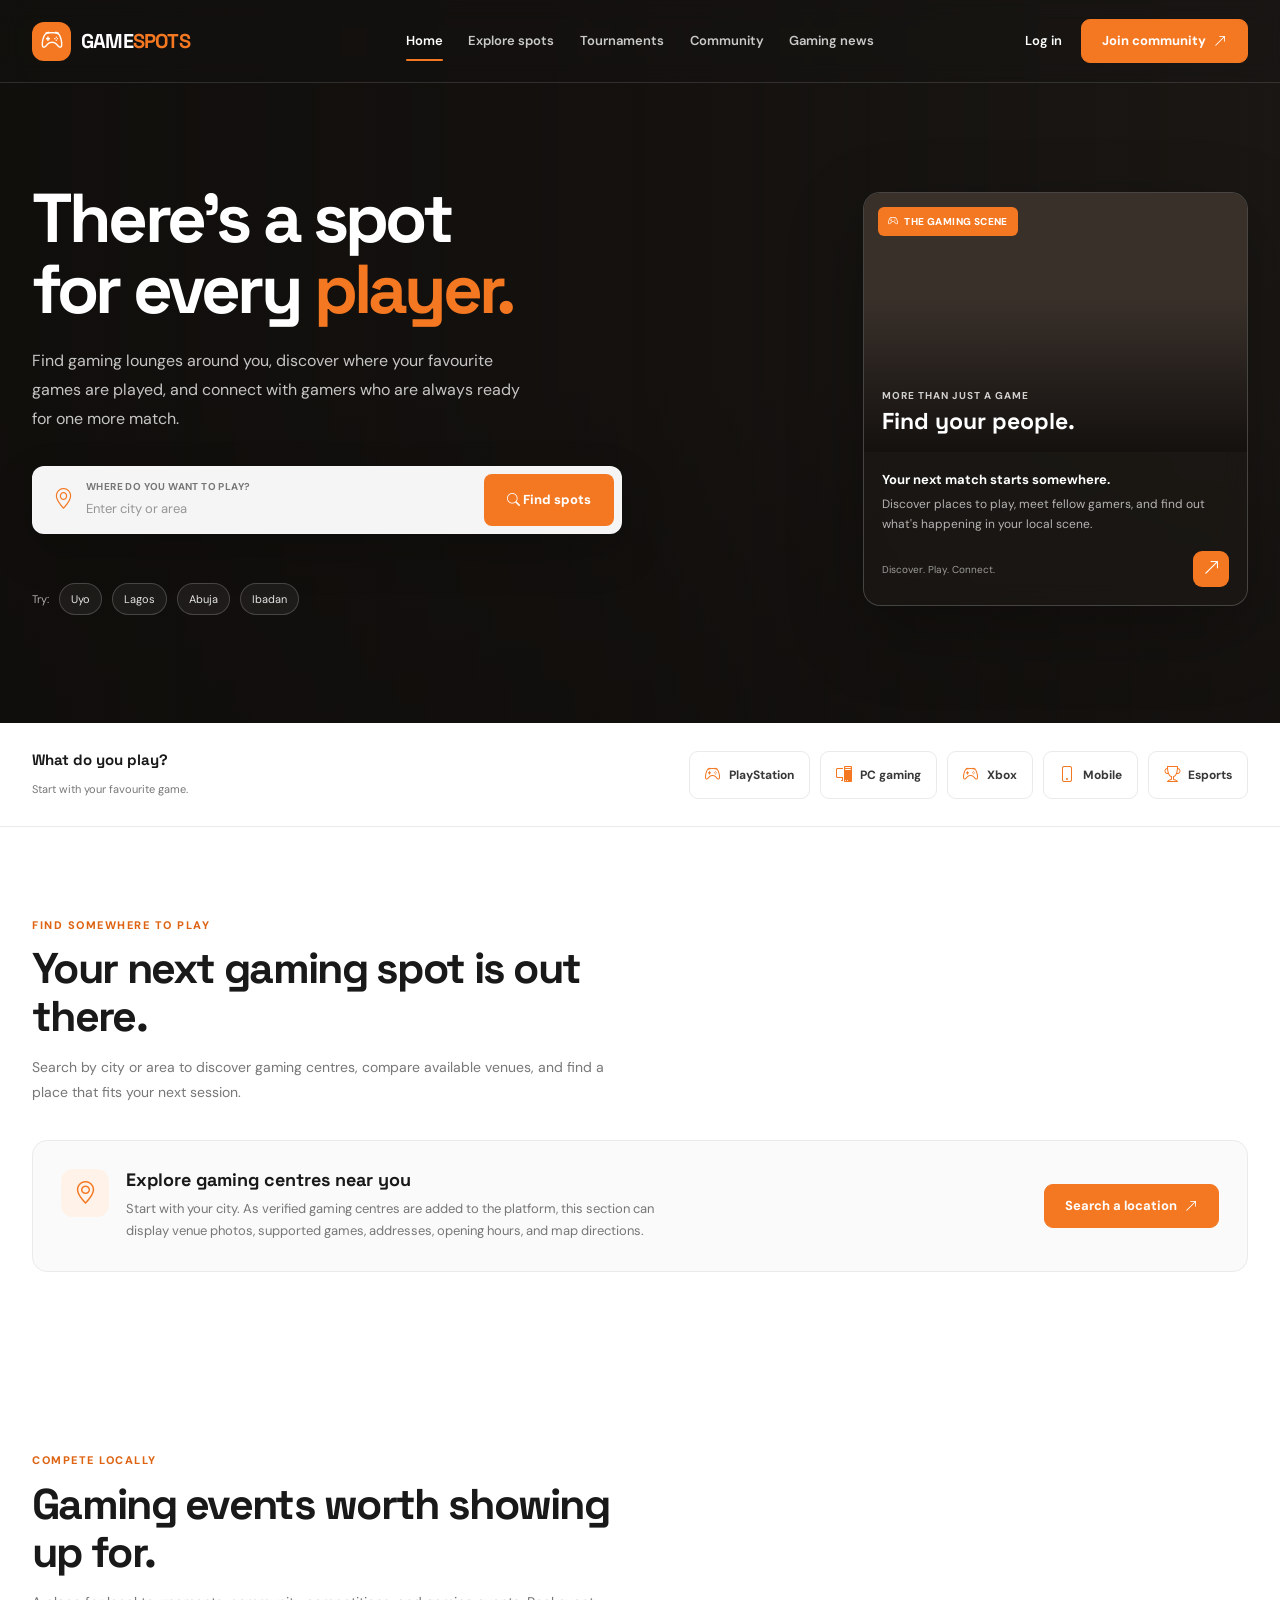
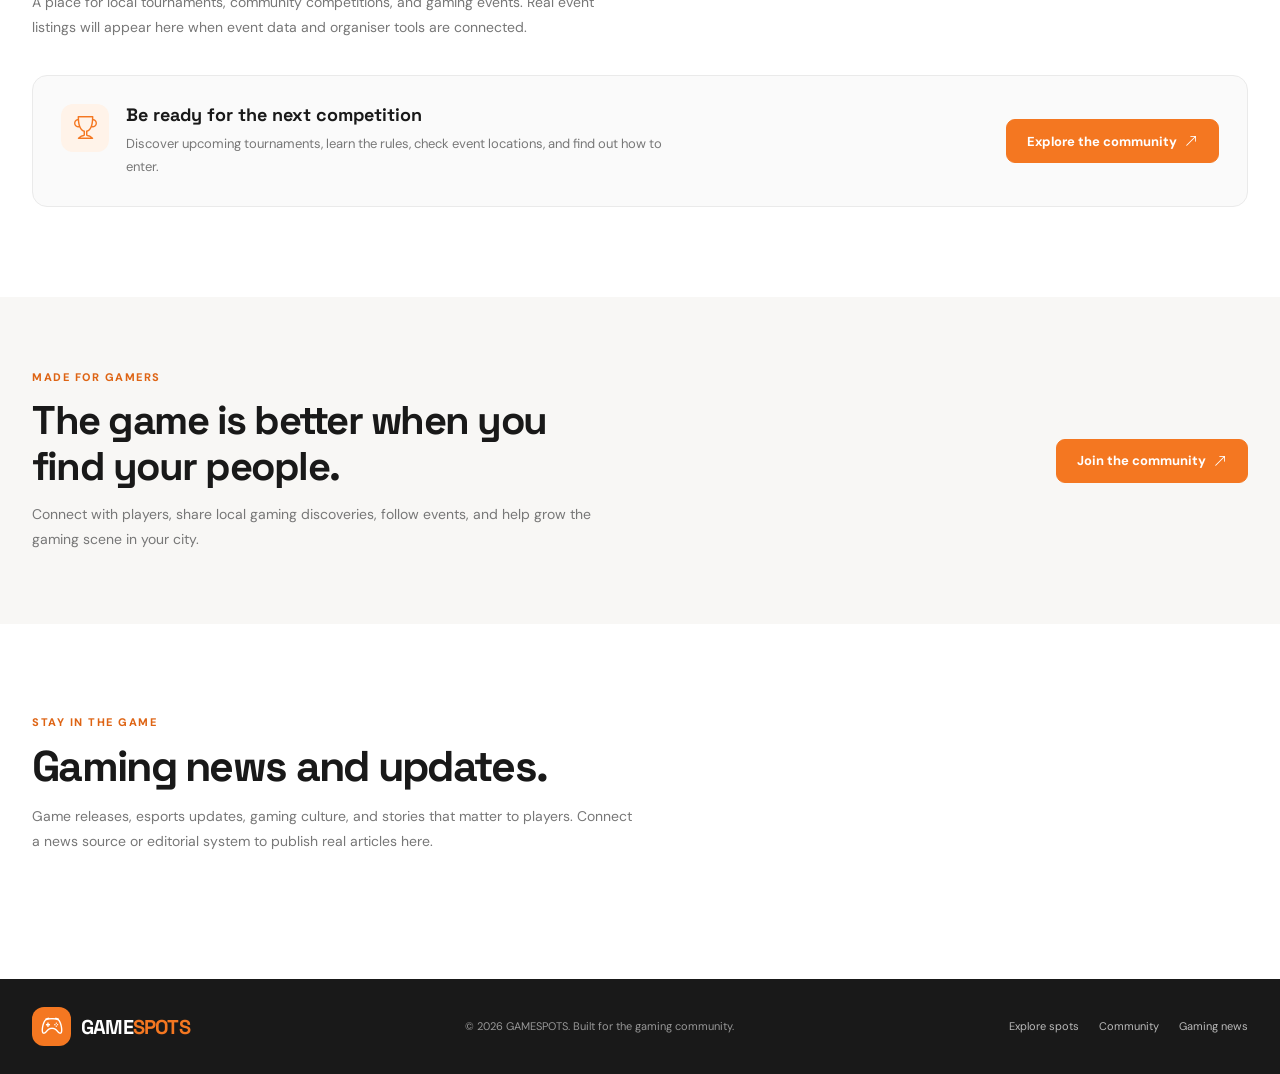
==== index.html @ 2fa1b1ea "first commit" ====
<!DOCTYPE html>
<html lang="en">
<head>
  <meta charset="UTF-8">
  <meta name="viewport" content="width=device-width, initial-scale=1.0">
  <meta name="theme-color" content="#191919">

  <title>GAMESPOTS — Find Your Next Gaming Spot</title>

  <meta
    name="description"
    content="Discover gaming lounges, meet local players, and find gaming events near you."
  >

  <!-- Bootstrap 5 -->
  <link
    href="https://cdn.jsdelivr.net/npm/bootstrap@5.3.3/dist/css/bootstrap.min.css"
    rel="stylesheet"
  >

  <!-- Google Fonts -->
  <link rel="preconnect" href="https://fonts.googleapis.com">
  <link rel="preconnect" href="https://fonts.gstatic.com" crossorigin>

  <link
    href="https://fonts.googleapis.com/css2?family=DM+Sans:wght@400;500;600;700;800&family=Space+Grotesk:wght@400;500;600;700&display=swap"
    rel="stylesheet"
  >

  <!-- Bootstrap Icons -->
  <link
    href="https://cdn.jsdelivr.net/npm/bootstrap-icons@1.11.3/font/bootstrap-icons.min.css"
    rel="stylesheet"
  >
  <link rel="stylesheet" href="style.css">
</head>

<body>

  <!-- ===================================
       HERO SHELL: VIDEO + NAVBAR + HERO
  ==================================== -->

  <header class="hero-shell" id="home">

    <video
      class="hero-video"
      autoplay
      muted
      loop
      playsinline
      preload="metadata"
      poster="assets/images/gaming-lounge-poster.jpg"
      aria-hidden="true"
    >
      <source
        src="video/game.mp4"
        type="video/mp4"
      >
    </video>

    <div class="hero-overlay" aria-hidden="true"></div>

    <!-- NAVBAR -->
    <nav class="site-nav" aria-label="Main navigation">
      <div class="nav-inner">

        <!-- Brand -->
        <a class="brand" href="#home" aria-label="Gamespots home">
          <span class="brand-mark">
            <i class="bi bi-controller" aria-hidden="true"></i>
          </span>

          <span class="brand-name">
            GAME<span>SPOTS</span>
          </span>
        </a>

        <!-- Desktop links -->
        <div class="desktop-nav">
          <a class="nav-link-item active" href="#home">Home</a>
          <a class="nav-link-item" href="#discover">Explore spots</a>
          <a class="nav-link-item" href="#tournaments">Tournaments</a>
          <a class="nav-link-item" href="#community">Community</a>
          <a class="nav-link-item" href="#news">Gaming news</a>
        </div>

        <!-- Desktop actions -->
        <div class="nav-actions">
          <a class="login-link" href="#login">Log in</a>

          <a class="btn-brand" href="#community">
            Join community
            <i class="bi bi-arrow-up-right" aria-hidden="true"></i>
          </a>
        </div>

        <!-- Mobile menu toggle -->
        <button
          class="menu-toggle"
          id="menuToggle"
          type="button"
          aria-label="Open navigation menu"
          aria-expanded="false"
          aria-controls="mobileMenu"
        >
          <i class="bi bi-list" aria-hidden="true"></i>
        </button>

      </div>

      <!-- Mobile dropdown -->
      <div class="mobile-menu" id="mobileMenu">

        <a class="mobile-nav-link" href="#home">
          Home
          <i class="bi bi-arrow-up-right" aria-hidden="true"></i>
        </a>

        <a class="mobile-nav-link" href="#discover">
          Explore gaming spots
          <i class="bi bi-arrow-up-right" aria-hidden="true"></i>
        </a>

        <a class="mobile-nav-link" href="#tournaments">
          Tournaments
          <i class="bi bi-arrow-up-right" aria-hidden="true"></i>
        </a>

        <a class="mobile-nav-link" href="#community">
          Community
          <i class="bi bi-arrow-up-right" aria-hidden="true"></i>
        </a>

        <a class="mobile-nav-link" href="#news">
          Gaming news
          <i class="bi bi-arrow-up-right" aria-hidden="true"></i>
        </a>

        <div class="mobile-nav-actions">
          <a class="mobile-login" href="#login">Log in</a>
          <a class="btn-brand" href="#community">Join community</a>
        </div>

      </div>
    </nav>

    <!-- HERO CONTENT -->
    <div class="hero-content">

      <div class="hero-copy">


        <h1 class="hero-title">
          There's a spot<br>
          for every <span class="accent">player.</span>
        </h1>

        <p class="hero-description">
          Find gaming lounges around you, discover where your
          favourite games are played, and connect with gamers
          who are always ready for one more match.
        </p>

        <!-- Search -->
        <form class="hero-search" id="spotSearch">

          <div class="search-location">
            <i
              class="bi bi-geo-alt search-icon"
              aria-hidden="true"
            ></i>

            <div class="search-input-wrap">
              <label class="search-label" for="locationInput">
                Where do you want to play?
              </label>

              <input
                class="search-input"
                id="locationInput"
                name="location"
                type="text"
                placeholder="Enter city or area"
                autocomplete="address-level2"
                required
              >
            </div>
          </div>

          <button class="search-button" type="submit">
            <i class="bi bi-search" aria-hidden="true"></i>
            Find spots
          </button>

        </form>

        <p
          class="hero-search-message"
          id="searchMessage"
          role="status"
          aria-live="polite"
        ></p>

        <!-- Popular searches -->
        <div class="hero-quick-links">
          <span>Try:</span>

          <button class="quick-link" type="button" data-location="Uyo">
            Uyo
          </button>

          <button class="quick-link" type="button" data-location="Lagos">
            Lagos
          </button>

          <button class="quick-link" type="button" data-location="Abuja">
            Abuja
          </button>

          <button class="quick-link" type="button" data-location="Ibadan">
            Ibadan
          </button>
        </div>

      </div>

      <!-- Featured gaming visual -->
      <a
        class="hero-feature"
        href="#discover"
        aria-label="Explore gaming spots"
      >

        <div class="feature-image-wrap">

          <img
            class="feature-image"
            src="https://images.pexels.com/photos/9071504/pexels-photo-9071504.jpeg"
            alt="Gaming lounge with players and gaming setups"
            onerror="this.style.display='none'"
          >

          <div class="feature-image-overlay"></div>

          <span class="feature-tag">
            <i class="bi bi-controller" aria-hidden="true"></i>
            The gaming scene
          </span>

          <div class="feature-image-caption">
            <small>More than just a game</small>
            <strong>Find your people.</strong>
          </div>

        </div>

        <div class="feature-body">

          <div class="feature-body-title">
            Your next match starts somewhere.
          </div>

          <p class="feature-body-description">
            Discover places to play, meet fellow gamers,
            and find out what's happening in your local scene.
          </p>

          <div class="feature-footer">
            <span class="feature-footer-note">
              Discover. Play. Connect.
            </span>

            <span class="feature-arrow">
              <i class="bi bi-arrow-up-right" aria-hidden="true"></i>
            </span>
          </div>

        </div>

      </a>

    </div>
  </header>


  <!-- ===================================
       GAME CATEGORIES
  ==================================== -->

  <section class="category-section" id="categories">
    <div class="container-wide">

      <div class="category-inner">

        <div class="category-heading">
          <strong>What do you play?</strong>
          <span>Start with your favourite game.</span>
        </div>

        <div class="category-list">

          <button
            class="category-chip"
            type="button"
            data-game="PlayStation"
          >
            <i class="bi bi-controller" aria-hidden="true"></i>
            PlayStation
          </button>

          <button
            class="category-chip"
            type="button"
            data-game="PC Gaming"
          >
            <i class="bi bi-pc-display" aria-hidden="true"></i>
            PC gaming
          </button>

          <button
            class="category-chip"
            type="button"
            data-game="Xbox"
          >
            <i class="bi bi-controller" aria-hidden="true"></i>
            Xbox
          </button>

          <button
            class="category-chip"
            type="button"
            data-game="Mobile Gaming"
          >
            <i class="bi bi-phone" aria-hidden="true"></i>
            Mobile
          </button>

          <button
            class="category-chip"
            type="button"
            data-game="Esports"
          >
            <i class="bi bi-trophy" aria-hidden="true"></i>
            Esports
          </button>

        </div>

      </div>
    </div>
  </section>


  <!-- ===================================
       DISCOVERY SECTION
  ==================================== -->

  <main>

    <section class="section" id="discover">
      <div class="container-wide">

        <div class="section-heading">
          <span class="section-kicker">Find somewhere to play</span>

          <h2 class="section-title">
            Your next gaming spot is out there.
          </h2>

          <p class="section-description">
            Search by city or area to discover gaming centres,
            compare available venues, and find a place that fits
            your next session.
          </p>
        </div>

        <div class="discovery-panel">

          <div class="discovery-panel-copy">
            <div class="discovery-icon">
              <i class="bi bi-geo-alt" aria-hidden="true"></i>
            </div>

            <div>
              <h3>Explore gaming centres near you</h3>

              <p>
                Start with your city. As verified gaming centres
                are added to the platform, this section can display
                venue photos, supported games, addresses, opening
                hours, and map directions.
              </p>
            </div>
          </div>

          <a class="btn-brand" href="#home">
            Search a location
            <i class="bi bi-arrow-up-right" aria-hidden="true"></i>
          </a>

        </div>

      </div>
    </section>


    <!-- ===================================
         TOURNAMENTS PLACEHOLDER SECTION
    ==================================== -->

    <section class="section" id="tournaments">
      <div class="container-wide">

        <div class="section-heading">
          <span class="section-kicker">Compete locally</span>

          <h2 class="section-title">
            Gaming events worth showing up for.
          </h2>

          <p class="section-description">
            A place for local tournaments, community competitions,
            and gaming events. Real event listings will appear
            here when event data and organiser tools are connected.
          </p>
        </div>

        <div class="discovery-panel">

          <div class="discovery-panel-copy">
            <div class="discovery-icon">
              <i class="bi bi-trophy" aria-hidden="true"></i>
            </div>

            <div>
              <h3>Be ready for the next competition</h3>

              <p>
                Discover upcoming tournaments, learn the rules,
                check event locations, and find out how to enter.
              </p>
            </div>
          </div>

          <a class="btn-brand" href="#community">
            Explore the community
            <i class="bi bi-arrow-up-right" aria-hidden="true"></i>
          </a>

        </div>

      </div>
    </section>


    <!-- ===================================
         COMMUNITY
    ==================================== -->

    <section class="community-section" id="community">
      <div class="container-wide">

        <div class="community-panel">

          <div>
            <span class="section-kicker">Made for gamers</span>

            <h2>
              The game is better when you find your people.
            </h2>

            <p>
              Connect with players, share local gaming discoveries,
              follow events, and help grow the gaming scene in your city.
            </p>
          </div>

          <a class="btn-brand" href="#login">
            Join the community
            <i class="bi bi-arrow-up-right" aria-hidden="true"></i>
          </a>

        </div>

      </div>
    </section>


    <!-- ===================================
         GAMING NEWS
    ==================================== -->

    <section class="section" id="news">
      <div class="container-wide">

        <div class="section-heading">
          <span class="section-kicker">Stay in the game</span>

          <h2 class="section-title">
            Gaming news and updates.
          </h2>

          <p class="section-description">
            Game releases, esports updates, gaming culture,
            and stories that matter to players. Connect a news
            source or editorial system to publish real articles here.
          </p>
        </div>

      </div>
    </section>

  </main>


  <!-- ===================================
       FOOTER
  ==================================== -->

  <footer class="site-footer" id="login">
    <div class="container-wide">

      <div class="footer-inner">

        <a class="brand" href="#home">
          <span class="brand-mark">
            <i class="bi bi-controller" aria-hidden="true"></i>
          </span>

          <span class="brand-name">
            GAME<span>SPOTS</span>
          </span>
        </a>

        <div class="footer-copy">
          © <span id="currentYear"></span> GAMESPOTS.
          Built for the gaming community.
        </div>

        <div class="footer-links">
          <a href="#discover">Explore spots</a>
          <a href="#community">Community</a>
          <a href="#news">Gaming news</a>
        </div>

      </div>
    </div>
  </footer>


  <!-- ===================================
       JAVASCRIPT
  ==================================== -->

  <script>
    // Mobile navigation
    const menuToggle = document.getElementById("menuToggle");
    const mobileMenu = document.getElementById("mobileMenu");
    const menuIcon = menuToggle.querySelector("i");

    function setMenuOpen(isOpen) {
      mobileMenu.classList.toggle("is-open", isOpen);
      document.body.classList.toggle("menu-open", isOpen);

      menuToggle.setAttribute("aria-expanded", String(isOpen));
      menuToggle.setAttribute(
        "aria-label",
        isOpen ? "Close navigation menu" : "Open navigation menu"
      );

      menuIcon.className = isOpen
        ? "bi bi-x-lg"
        : "bi bi-list";
    }

    menuToggle.addEventListener("click", function () {
      const isOpen =
        menuToggle.getAttribute("aria-expanded") === "true";

      setMenuOpen(!isOpen);
    });

    mobileMenu.querySelectorAll("a").forEach(function (link) {
      link.addEventListener("click", function () {
        setMenuOpen(false);
      });
    });

    document.addEventListener("keydown", function (event) {
      if (event.key === "Escape") {
        setMenuOpen(false);
      }
    });

    window.addEventListener("resize", function () {
      if (window.innerWidth > 1000) {
        setMenuOpen(false);
      }
    });


    // Quick location searches
    const locationInput = document.getElementById("locationInput");
    const searchMessage = document.getElementById("searchMessage");
    const spotSearch = document.getElementById("spotSearch");

    document.querySelectorAll("[data-location]").forEach(function (button) {
      button.addEventListener("click", function () {
        locationInput.value = button.dataset.location;
        locationInput.focus();

        searchMessage.textContent =
          "Location selected. Submit the search when your venue directory is connected.";
      });
    });


    // Search form
    spotSearch.addEventListener("submit", function (event) {
      event.preventDefault();

      const location = locationInput.value.trim();

      if (!location) {
        searchMessage.textContent = "Enter a city or area to continue.";
        locationInput.focus();
        return;
      }

      const params = new URLSearchParams({
        location: location
      });

      // Frontend-ready route for a future search results page.
      // Change this URL when the real discovery page is implemented.
      window.location.href = "search.html?" + params.toString();
    });


    // Game category selection
    document.querySelectorAll("[data-game]").forEach(function (button) {
      button.addEventListener("click", function () {
        document.querySelectorAll("[data-game]").forEach(function (item) {
          item.classList.remove("selected");
          item.setAttribute("aria-pressed", "false");
        });

        button.classList.add("selected");
        button.setAttribute("aria-pressed", "true");

        const selectedGame = button.dataset.game;

        locationInput.focus();

        searchMessage.textContent =
          selectedGame + " selected. Connect venue search to filter real results.";
      });
    });


    // Footer year
    document.getElementById("currentYear").textContent =
      new Date().getFullYear();
  </script>

</body>
</html>
---- style.css ----
:root {
  --brand: #F47721;
  --brand-hover: #DE6414;
  --brand-soft: #FFF3E9;

  --ink: #191919;
  --muted: #777777;
  --white: #FFFFFF;
  --border: #EAEAEA;
  --page-bg: #FFFFFF;

  --font-body: "DM Sans", sans-serif;
  --font-heading: "Space Grotesk", sans-serif;

  --container-width: 1240px;
}

* {
  box-sizing: border-box;
}

html {
  scroll-behavior: smooth;
  scroll-padding-top: 85px;
}

body {
  margin: 0;
  font-family: var(--font-body);
  color: var(--ink);
  background: var(--page-bg);
  -webkit-font-smoothing: antialiased;
}

body.menu-open {
  overflow: hidden;
}

a {
  color: inherit;
  text-decoration: none;
}

button,
input {
  font: inherit;
}

button {
  -webkit-tap-highlight-color: transparent;
}

.container-wide {
  width: min(var(--container-width), calc(100% - 64px));
  margin-inline: auto;
}

/* =====================================
   HERO + VIDEO BACKGROUND
===================================== */

.hero-shell {
  position: relative;
  isolation: isolate;
  min-height: 700px;
  color: var(--white);
  background: #211D19;
  overflow: clip;
}

.hero-video,
.hero-overlay {
  position: absolute;
  inset: 0;
  width: 100%;
  height: 100%;
}

.hero-video {
  z-index: -3;
  object-fit: cover;
  object-position: center;
}

.hero-overlay {
  z-index: -2;
  background:
    linear-gradient(
      90deg,
      rgba(15, 13, 11, 0.91) 0%,
      rgba(15, 13, 11, 0.76) 48%,
      rgba(15, 13, 11, 0.40) 100%
    ),
    linear-gradient(
      0deg,
      rgba(15, 13, 11, 0.55),
      transparent 48%
    );
}

/* =====================================
   NAVBAR
===================================== */

.site-nav {
  position: relative;
  z-index: 20;
  width: 100%;
  border-bottom: 1px solid rgba(255, 255, 255, 0.13);
  background: rgba(24, 22, 20, 0.20);
  backdrop-filter: blur(10px);
  -webkit-backdrop-filter: blur(10px);
}

.nav-inner {
  width: min(var(--container-width), calc(100% - 64px));
  min-height: 82px;
  margin-inline: auto;

  display: grid;
  grid-template-columns: minmax(0, 1fr) auto minmax(0, 1fr);
  align-items: center;
  gap: 28px;
}

.brand {
  display: inline-flex;
  align-items: center;
  gap: 10px;
  justify-self: start;
  white-space: nowrap;
  color: var(--white);
}

.brand-mark {
  width: 39px;
  height: 39px;
  flex-shrink: 0;
  display: grid;
  place-items: center;
  border-radius: 12px;
  background: var(--brand);
  color: var(--white);
  font-size: 22px;
}

.brand-name {
  font-family: var(--font-heading);
  font-size: 20px;
  font-weight: 700;
  letter-spacing: -0.8px;
}

.brand-name span {
  color: var(--brand);
}

.desktop-nav {
  display: flex;
  align-items: center;
  justify-content: center;
  gap: clamp(17px, 2vw, 29px);
  white-space: nowrap;
}

.nav-link-item {
  position: relative;
  padding-block: 30px;
  color: rgba(255, 255, 255, 0.78);
  font-size: 13px;
  font-weight: 600;
  transition: color 180ms ease;
}

.nav-link-item:hover,
.nav-link-item.active {
  color: var(--white);
}

.nav-link-item.active::after {
  content: "";
  position: absolute;
  bottom: 20px;
  left: 0;
  right: 0;
  height: 2px;
  border-radius: 2px;
  background: var(--brand);
}

.nav-actions {
  display: flex;
  align-items: center;
  justify-content: flex-end;
  gap: 19px;
  white-space: nowrap;
}

.login-link {
  color: var(--white);
  font-size: 13px;
  font-weight: 600;
}

.login-link:hover {
  color: #FFD0AE;
}

.btn-brand {
  min-height: 44px;
  padding: 0 20px;
  display: inline-flex;
  align-items: center;
  justify-content: center;
  gap: 8px;

  border: 1px solid var(--brand);
  border-radius: 9px;
  background: var(--brand);
  color: var(--white);

  font-size: 13px;
  font-weight: 700;
  white-space: nowrap;

  transition:
    background 180ms ease,
    border-color 180ms ease,
    transform 180ms ease;
}

.btn-brand:hover {
  background: var(--brand-hover);
  border-color: var(--brand-hover);
  color: var(--white);
  transform: translateY(-1px);
}

.btn-outline-light-custom {
  min-height: 49px;
  padding: 0 22px;
  display: inline-flex;
  align-items: center;
  justify-content: center;
  gap: 9px;

  border: 1px solid rgba(255, 255, 255, 0.48);
  border-radius: 9px;
  color: var(--white);
  background: rgba(255, 255, 255, 0.04);

  font-size: 14px;
  font-weight: 700;
  transition: background 180ms ease, border-color 180ms ease;
}

.btn-outline-light-custom:hover {
  background: rgba(255, 255, 255, 0.12);
  border-color: var(--white);
  color: var(--white);
}

.menu-toggle {
  display: none;
  width: 44px;
  height: 44px;
  align-items: center;
  justify-content: center;

  border: 1px solid rgba(255, 255, 255, 0.25);
  border-radius: 10px;
  background: rgba(255, 255, 255, 0.06);
  color: var(--white);
  font-size: 24px;
}

/* =====================================
   MOBILE NAVIGATION
===================================== */

.mobile-menu {
  display: none;
  position: absolute;
  top: 100%;
  left: 0;
  right: 0;
  z-index: 30;

  padding: 16px 24px 24px;
  background: #211D19;
  border-bottom: 1px solid rgba(255, 255, 255, 0.12);
  box-shadow: 0 20px 35px rgba(0, 0, 0, 0.20);
}

.mobile-menu.is-open {
  display: block;
}

.mobile-nav-link {
  display: flex;
  align-items: center;
  justify-content: space-between;
  padding: 15px 2px;
  border-bottom: 1px solid rgba(255, 255, 255, 0.09);

  color: rgba(255, 255, 255, 0.88);
  font-size: 14px;
  font-weight: 600;
}

.mobile-nav-link:hover {
  color: #FFB47F;
}

.mobile-nav-actions {
  display: grid;
  grid-template-columns: 1fr 1.3fr;
  gap: 12px;
  padding-top: 20px;
}

.mobile-login {
  display: flex;
  align-items: center;
  justify-content: center;
  min-height: 44px;
  border: 1px solid rgba(255, 255, 255, 0.28);
  border-radius: 9px;
  color: var(--white);
  font-size: 13px;
  font-weight: 700;
}

/* =====================================
   HERO CONTENT
===================================== */

.hero-content {
  position: relative;
  z-index: 1;
  width: min(var(--container-width), calc(100% - 64px));
  margin-inline: auto;

  display: grid;
  grid-template-columns: minmax(0, 1.1fr) minmax(290px, 0.65fr);
  align-items: center;
  gap: 65px;

  padding-top: 100px;
  padding-bottom: 108px;
}

.hero-copy {
  max-width: 680px;
}

.eyebrow {
  display: inline-flex;
  align-items: center;
  gap: 9px;
  margin-bottom: 25px;

  color: #FFD0AE;
  font-size: 11px;
  font-weight: 800;
  letter-spacing: 1.8px;
  text-transform: uppercase;
}

.eyebrow-dot {
  width: 7px;
  height: 7px;
  border-radius: 50%;
  background: var(--brand);
  box-shadow: 0 0 15px rgba(244, 119, 33, 0.65);
}

.hero-title {
  max-width: 700px;
  margin: 0 0 22px;

  font-family: var(--font-heading);
  font-size: clamp(44px, 5.4vw, 76px);
  font-weight: 700;
  line-height: 1.03;
  letter-spacing: -3.8px;
}

.hero-title .accent {
  color: var(--brand);
}

.hero-description {
  max-width: 510px;
  margin-bottom: 32px;

  color: rgba(255, 255, 255, 0.76);
  font-size: 16px;
  line-height: 1.8;
}

/* Search */

.hero-search {
  display: flex;
  align-items: stretch;
  gap: 8px;

  max-width: 590px;
  padding: 7px;
  border: 1px solid rgba(255, 255, 255, 0.19);
  border-radius: 12px;

  background: rgba(255, 255, 255, 0.96);
  box-shadow: 0 18px 45px rgba(0, 0, 0, 0.18);
}

.search-location {
  min-width: 0;
  flex: 1;
  display: flex;
  align-items: center;
  gap: 12px;
  padding: 0 13px;
}

.search-icon {
  flex-shrink: 0;
  color: var(--brand);
  font-size: 21px;
}

.search-input-wrap {
  min-width: 0;
  flex: 1;
}

.search-label {
  display: block;
  margin-bottom: 2px;
  color: #777;
  font-size: 10px;
  font-weight: 700;
  letter-spacing: 0.4px;
  text-transform: uppercase;
}

.search-input {
  width: 100%;
  min-width: 0;
  padding: 0;
  border: 0;
  outline: 0;
  background: transparent;
  color: var(--ink);
  font-size: 13px;
  font-weight: 600;
}

.search-input::placeholder {
  color: #969696;
  font-weight: 400;
}

.search-button {
  min-height: 52px;
  padding-inline: 23px;
  border: 0;
  border-radius: 8px;
  background: var(--brand);
  color: var(--white);
  font-size: 13px;
  font-weight: 800;
  white-space: nowrap;
  transition: background 180ms ease;
}

.search-button:hover {
  background: var(--brand-hover);
}

.hero-search-message {
  min-height: 20px;
  margin: 10px 0 0 4px;
  color: #FFD0AE;
  font-size: 12px;
}

.hero-quick-links {
  display: flex;
  flex-wrap: wrap;
  align-items: center;
  gap: 10px;
  margin-top: 19px;

  color: rgba(255, 255, 255, 0.67);
  font-size: 11px;
}

.quick-link {
  padding: 7px 11px;
  border: 1px solid rgba(255, 255, 255, 0.19);
  border-radius: 100px;
  color: rgba(255, 255, 255, 0.88);
  background: rgba(255, 255, 255, 0.055);
  transition: background 180ms ease, border-color 180ms ease;
}

.quick-link:hover {
  border-color: var(--brand);
  background: rgba(244, 119, 33, 0.14);
  color: var(--white);
}

/* Featured visual card */

.hero-feature {
  align-self: center;
  max-width: 385px;
  width: 100%;
  justify-self: end;

  overflow: hidden;
  border: 1px solid rgba(255, 255, 255, 0.20);
  border-radius: 17px;
  background: rgba(28, 25, 22, 0.65);
  box-shadow: 0 25px 75px rgba(0, 0, 0, 0.25);

  backdrop-filter: blur(12px);
  -webkit-backdrop-filter: blur(12px);
}

.feature-image-wrap {
  position: relative;
  aspect-ratio: 1.48 / 1;
  overflow: hidden;
  background: #39302A;
}

.feature-image {
  display: block;
  width: 100%;
  height: 100%;
  object-fit: cover;
  transition: transform 350ms ease;
}

.hero-feature:hover .feature-image {
  transform: scale(1.035);
}

.feature-image-overlay {
  position: absolute;
  inset: 0;
  background: linear-gradient(0deg, rgba(0, 0, 0, 0.65), transparent 60%);
}

.feature-tag {
  position: absolute;
  top: 14px;
  left: 14px;
  display: inline-flex;
  align-items: center;
  gap: 6px;

  padding: 7px 10px;
  border-radius: 6px;
  background: var(--brand);
  color: var(--white);

  font-size: 10px;
  font-weight: 800;
  letter-spacing: 0.4px;
  text-transform: uppercase;
}

.feature-image-caption {
  position: absolute;
  left: 18px;
  right: 18px;
  bottom: 16px;
}

.feature-image-caption small {
  display: block;
  margin-bottom: 5px;
  color: rgba(255, 255, 255, 0.8);
  font-size: 10px;
  font-weight: 700;
  letter-spacing: 1px;
  text-transform: uppercase;
}

.feature-image-caption strong {
  font-family: var(--font-heading);
  font-size: 23px;
  line-height: 1.15;
}

.feature-body {
  padding: 18px;
}

.feature-body-title {
  margin-bottom: 6px;
  font-size: 13px;
  font-weight: 700;
}

.feature-body-description {
  margin-bottom: 16px;
  color: rgba(255, 255, 255, 0.68);
  font-size: 12px;
  line-height: 1.65;
}

.feature-footer {
  display: flex;
  align-items: center;
  justify-content: space-between;
  gap: 12px;
}

.feature-footer-note {
  color: rgba(255, 255, 255, 0.58);
  font-size: 10px;
}

.feature-arrow {
  width: 36px;
  height: 36px;
  flex-shrink: 0;
  display: grid;
  place-items: center;

  border-radius: 9px;
  background: var(--brand);
  color: var(--white);
  font-size: 17px;
}

/* =====================================
   CATEGORY STRIP
===================================== */

.category-section {
  position: relative;
  z-index: 2;
  padding: 26px 0;
  border-bottom: 1px solid var(--border);
  background: var(--white);
}

.category-inner {
  display: flex;
  align-items: center;
  justify-content: space-between;
  gap: 24px;
}

.category-heading {
  flex-shrink: 0;
}

.category-heading strong {
  display: block;
  margin-bottom: 4px;
  font-family: var(--font-heading);
  font-size: 15px;
  font-weight: 700;
}

.category-heading span {
  color: var(--muted);
  font-size: 11px;
}

.category-list {
  display: flex;
  flex: 1;
  justify-content: flex-end;
  flex-wrap: wrap;
  gap: 10px;
}

.category-chip {
  display: inline-flex;
  align-items: center;
  gap: 8px;

  padding: 11px 15px;
  border: 1px solid var(--border);
  border-radius: 9px;
  background: var(--white);
  color: #383838;

  font-size: 12px;
  font-weight: 700;
  white-space: nowrap;
  transition: all 180ms ease;
}

.category-chip i {
  color: var(--brand);
  font-size: 16px;
}

.category-chip:hover,
.category-chip.selected {
  border-color: #F7C19D;
  background: var(--brand-soft);
  color: var(--ink);
}

/* =====================================
   BELOW THE FOLD
===================================== */

.section {
  padding: 90px 0;
}

.section-heading {
  max-width: 600px;
  margin-bottom: 35px;
}

.section-kicker {
  display: block;
  margin-bottom: 12px;
  color: var(--brand-hover);
  font-size: 11px;
  font-weight: 800;
  letter-spacing: 1.5px;
  text-transform: uppercase;
}

.section-title {
  margin-bottom: 13px;
  font-family: var(--font-heading);
  font-size: clamp(30px, 4vw, 43px);
  font-weight: 700;
  letter-spacing: -1.7px;
  line-height: 1.12;
}

.section-description {
  margin: 0;
  color: var(--muted);
  font-size: 14px;
  line-height: 1.8;
}

.discovery-panel {
  display: flex;
  align-items: center;
  justify-content: space-between;
  gap: 24px;

  padding: 28px;
  border: 1px solid var(--border);
  border-radius: 15px;
  background: #FAFAFA;
}

.discovery-panel-copy {
  display: flex;
  align-items: flex-start;
  gap: 17px;
}

.discovery-icon {
  width: 48px;
  height: 48px;
  flex-shrink: 0;
  display: grid;
  place-items: center;

  border-radius: 12px;
  background: var(--brand-soft);
  color: var(--brand);
  font-size: 23px;
}

.discovery-panel h3 {
  margin-bottom: 7px;
  font-family: var(--font-heading);
  font-size: 18px;
  font-weight: 700;
}

.discovery-panel p {
  max-width: 560px;
  margin: 0;
  color: var(--muted);
  font-size: 13px;
  line-height: 1.75;
}

.discovery-panel .btn-brand {
  flex-shrink: 0;
}

.community-section {
  padding: 72px 0;
  background: #F8F7F5;
}

.community-panel {
  display: grid;
  grid-template-columns: 1fr auto;
  align-items: center;
  gap: 30px;
}

.community-panel h2 {
  max-width: 570px;
  margin-bottom: 12px;
  font-family: var(--font-heading);
  font-size: clamp(28px, 4vw, 40px);
  font-weight: 700;
  letter-spacing: -1.5px;
  line-height: 1.15;
}

.community-panel p {
  max-width: 560px;
  margin: 0;
  color: var(--muted);
  font-size: 14px;
  line-height: 1.8;
}

.site-footer {
  padding: 28px 0;
  background: #191919;
  color: var(--white);
}

.footer-inner {
  display: flex;
  align-items: center;
  justify-content: space-between;
  flex-wrap: wrap;
  gap: 16px;
}

.footer-copy {
  color: rgba(255, 255, 255, 0.55);
  font-size: 11px;
}

.footer-links {
  display: flex;
  flex-wrap: wrap;
  gap: 20px;
}

.footer-links a {
  color: rgba(255, 255, 255, 0.7);
  font-size: 11px;
}

.footer-links a:hover {
  color: #FFB47F;
}

/* =====================================
   RESPONSIVE BREAKPOINTS
===================================== */

@media (max-width: 1150px) {
  .nav-inner {
    gap: 18px;
  }

  .desktop-nav {
    gap: 16px;
  }

  .nav-link-item {
    font-size: 12px;
  }

  .brand-name {
    font-size: 18px;
  }

  .nav-actions {
    gap: 13px;
  }

  .nav-actions .btn-brand {
    padding-inline: 14px;
  }

  .hero-content {
    gap: 35px;
  }

  .hero-title {
    letter-spacing: -2.8px;
  }
}

@media (max-width: 1000px) {
  .nav-inner {
    display: flex;
    justify-content: space-between;
    min-height: 74px;
  }

  .desktop-nav,
  .nav-actions {
    display: none;
  }

  .menu-toggle {
    display: inline-flex;
  }

  .hero-content {
    grid-template-columns: minmax(0, 1fr) minmax(250px, 0.75fr);
    gap: 28px;
    padding-top: 85px;
    padding-bottom: 85px;
  }

  .hero-title {
    font-size: clamp(42px, 6vw, 63px);
  }

  .category-inner {
    align-items: flex-start;
    flex-direction: column;
  }

  .category-list {
    justify-content: flex-start;
  }
}

@media (max-width: 700px) {
  .container-wide,
  .nav-inner,
  .hero-content {
    width: calc(100% - 40px);
  }

  .hero-shell {
    min-height: auto;
  }

  .hero-overlay {
    background:
      linear-gradient(
        90deg,
        rgba(15, 13, 11, 0.87),
        rgba(15, 13, 11, 0.67)
      ),
      linear-gradient(
        0deg,
        rgba(15, 13, 11, 0.60),
        transparent 80%
      );
  }

  .hero-content {
    grid-template-columns: 1fr;
    gap: 38px;
    padding-top: 68px;
    padding-bottom: 66px;
  }

  .hero-copy {
    max-width: 560px;
  }

  .eyebrow {
    margin-bottom: 19px;
    font-size: 10px;
    letter-spacing: 1.4px;
  }

  .hero-title {
    max-width: 540px;
    margin-bottom: 18px;
    font-size: clamp(43px, 10vw, 64px);
    letter-spacing: -2.6px;
    line-height: 1.04;
  }

  .hero-description {
    max-width: 470px;
    margin-bottom: 25px;
    font-size: 14px;
    line-height: 1.75;
  }

  .hero-search {
    gap: 5px;
    padding: 5px;
  }

  .search-location {
    gap: 8px;
    padding-inline: 8px;
  }

  .search-icon {
    font-size: 18px;
  }

  .search-input {
    font-size: 12px;
  }

  .search-button {
    min-height: 48px;
    padding-inline: 14px;
    font-size: 12px;
  }

  .hero-feature {
    justify-self: start;
    max-width: 440px;
  }

  .feature-image-wrap {
    aspect-ratio: 1.7 / 1;
  }

  .category-section {
    padding: 25px 0;
  }

  .category-list {
    display: grid;
    grid-template-columns: repeat(2, minmax(0, 1fr));
    width: 100%;
    gap: 8px;
  }

  .category-chip {
    justify-content: flex-start;
    padding: 12px 10px;
    font-size: 11px;
  }

  .section {
    padding: 65px 0;
  }

  .discovery-panel {
    align-items: flex-start;
    flex-direction: column;
    padding: 22px;
  }

  .community-section {
    padding: 55px 0;
  }

  .community-panel {
    grid-template-columns: 1fr;
    gap: 23px;
  }

  .community-panel .btn-brand {
    justify-self: start;
  }
}

@media (max-width: 420px) {
  .container-wide,
  .nav-inner,
  .hero-content {
    width: calc(100% - 32px);
  }

  .brand-mark {
    width: 36px;
    height: 36px;
    font-size: 20px;
  }

  .brand-name {
    font-size: 18px;
  }

  .hero-content {
    padding-top: 55px;
    padding-bottom: 52px;
  }

  .hero-title {
    font-size: 43px;
    letter-spacing: -2.3px;
  }

  .hero-description {
    font-size: 13px;
  }

  .search-label {
    font-size: 9px;
  }

  .search-input {
    font-size: 11px;
  }

  .search-button {
    padding-inline: 11px;
    font-size: 11px;
  }

  .hero-quick-links {
    gap: 7px;
  }

  .quick-link {
    padding: 7px 9px;
    font-size: 10px;
  }

  .feature-body {
    padding: 15px;
  }

  .mobile-menu {
    padding-inline: 16px;
  }
}

/* Accessibility: honor reduced motion */
@media (prefers-reduced-motion: reduce) {
  *,
  *::before,
  *::after {
    scroll-behavior: auto !important;
    transition-duration: 0.01ms !important;
    animation-duration: 0.01ms !important;
  }
}
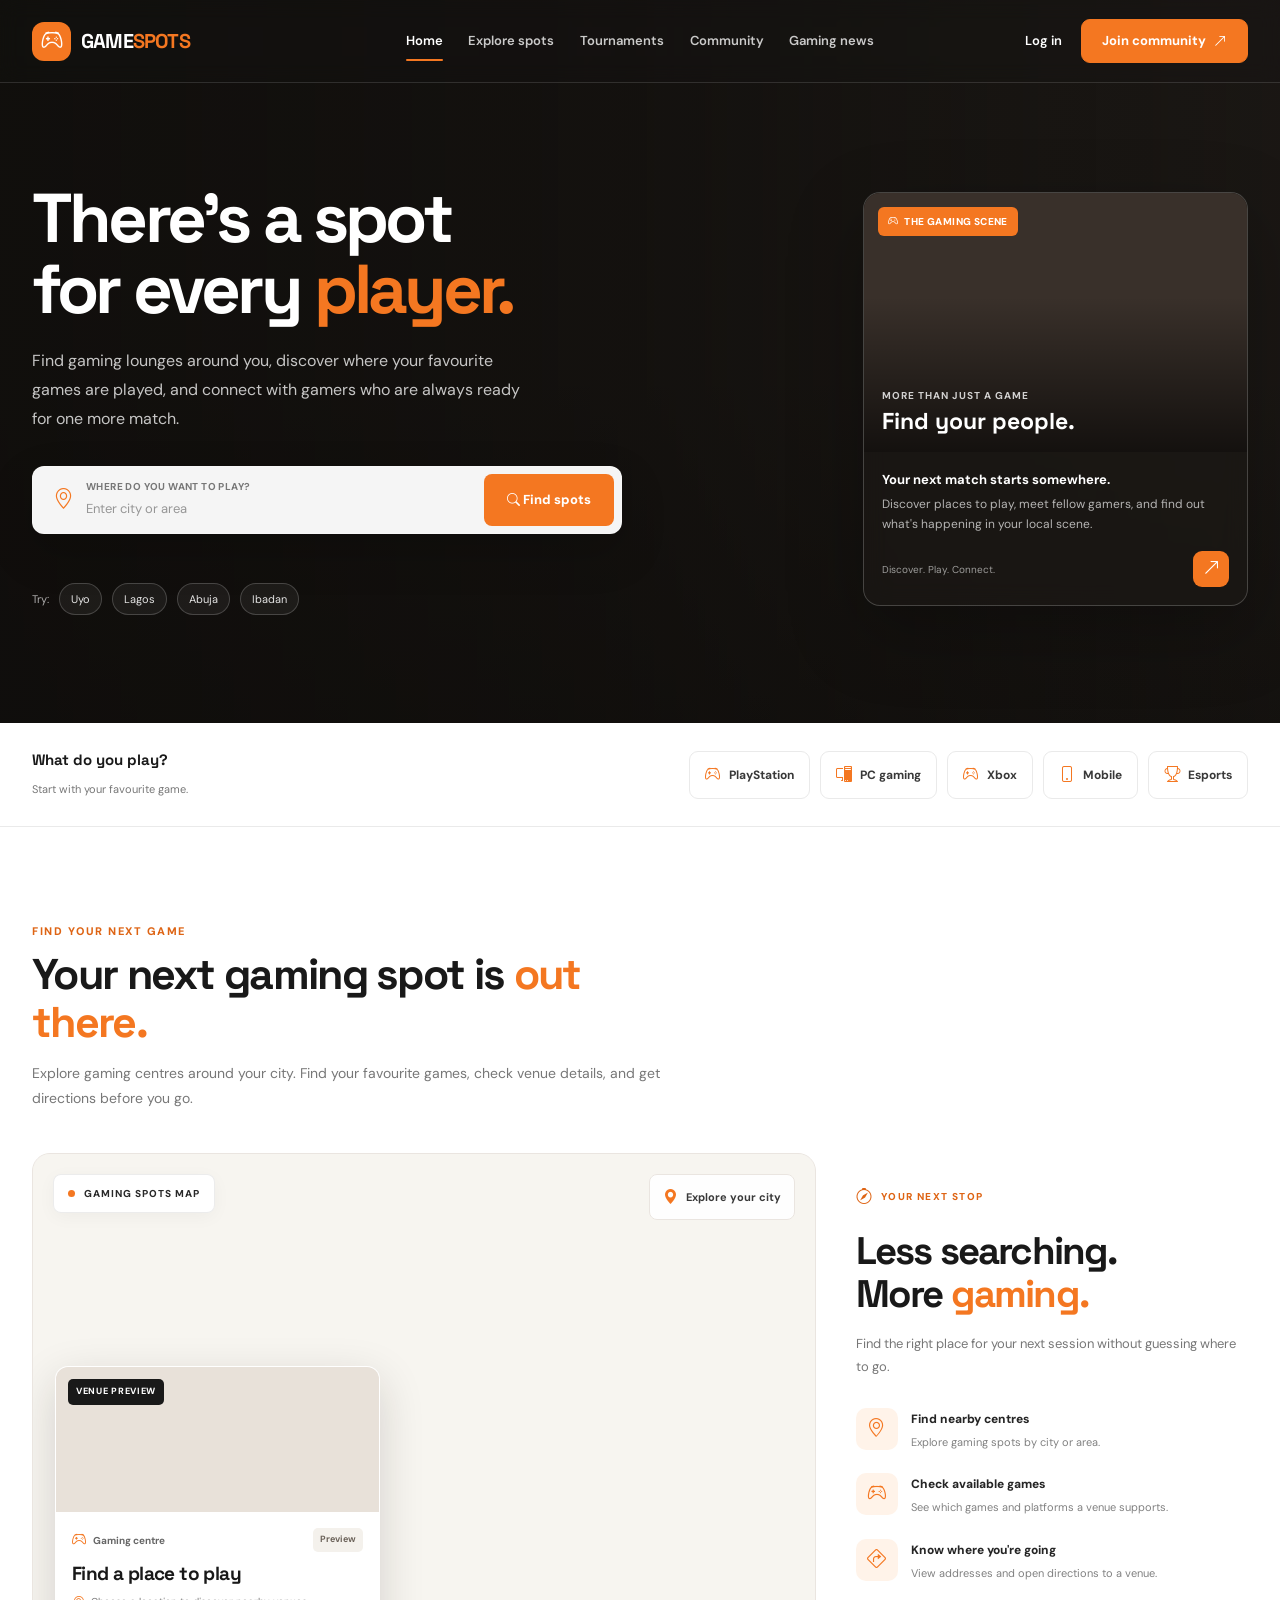
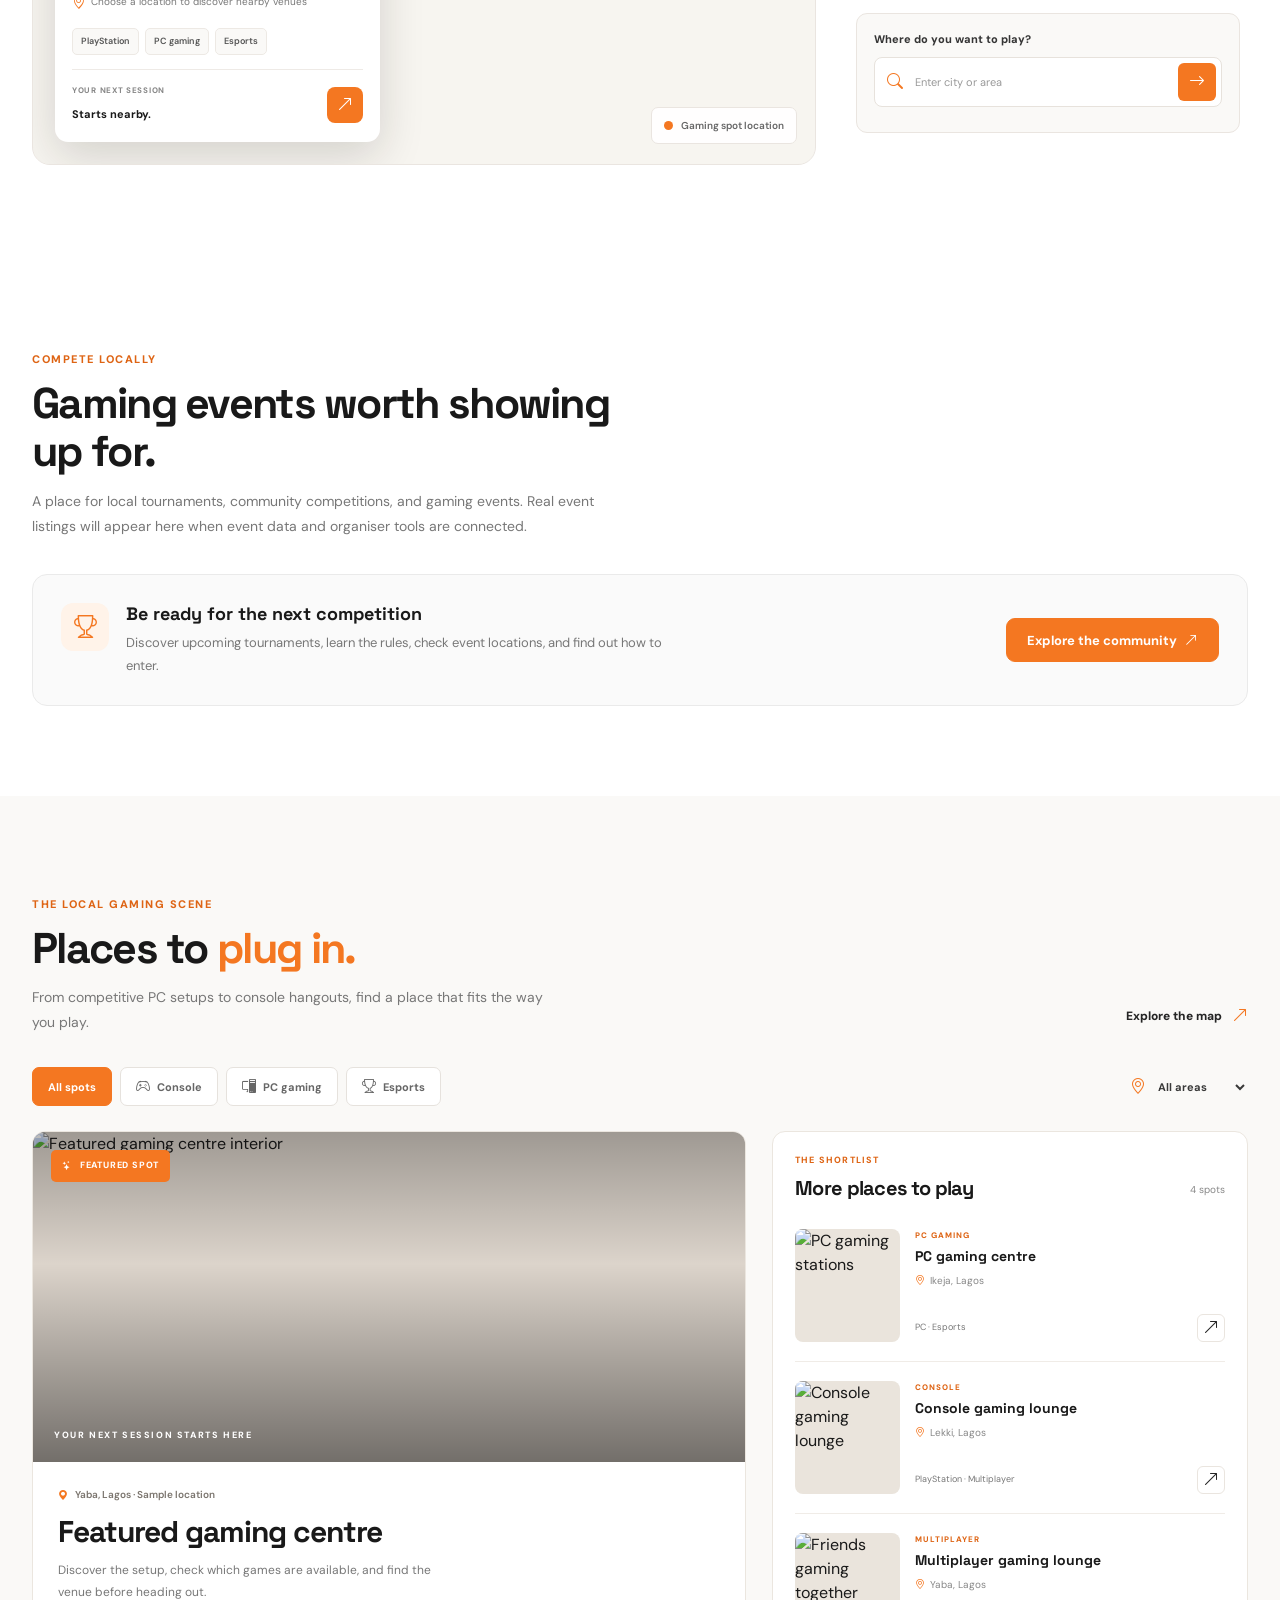
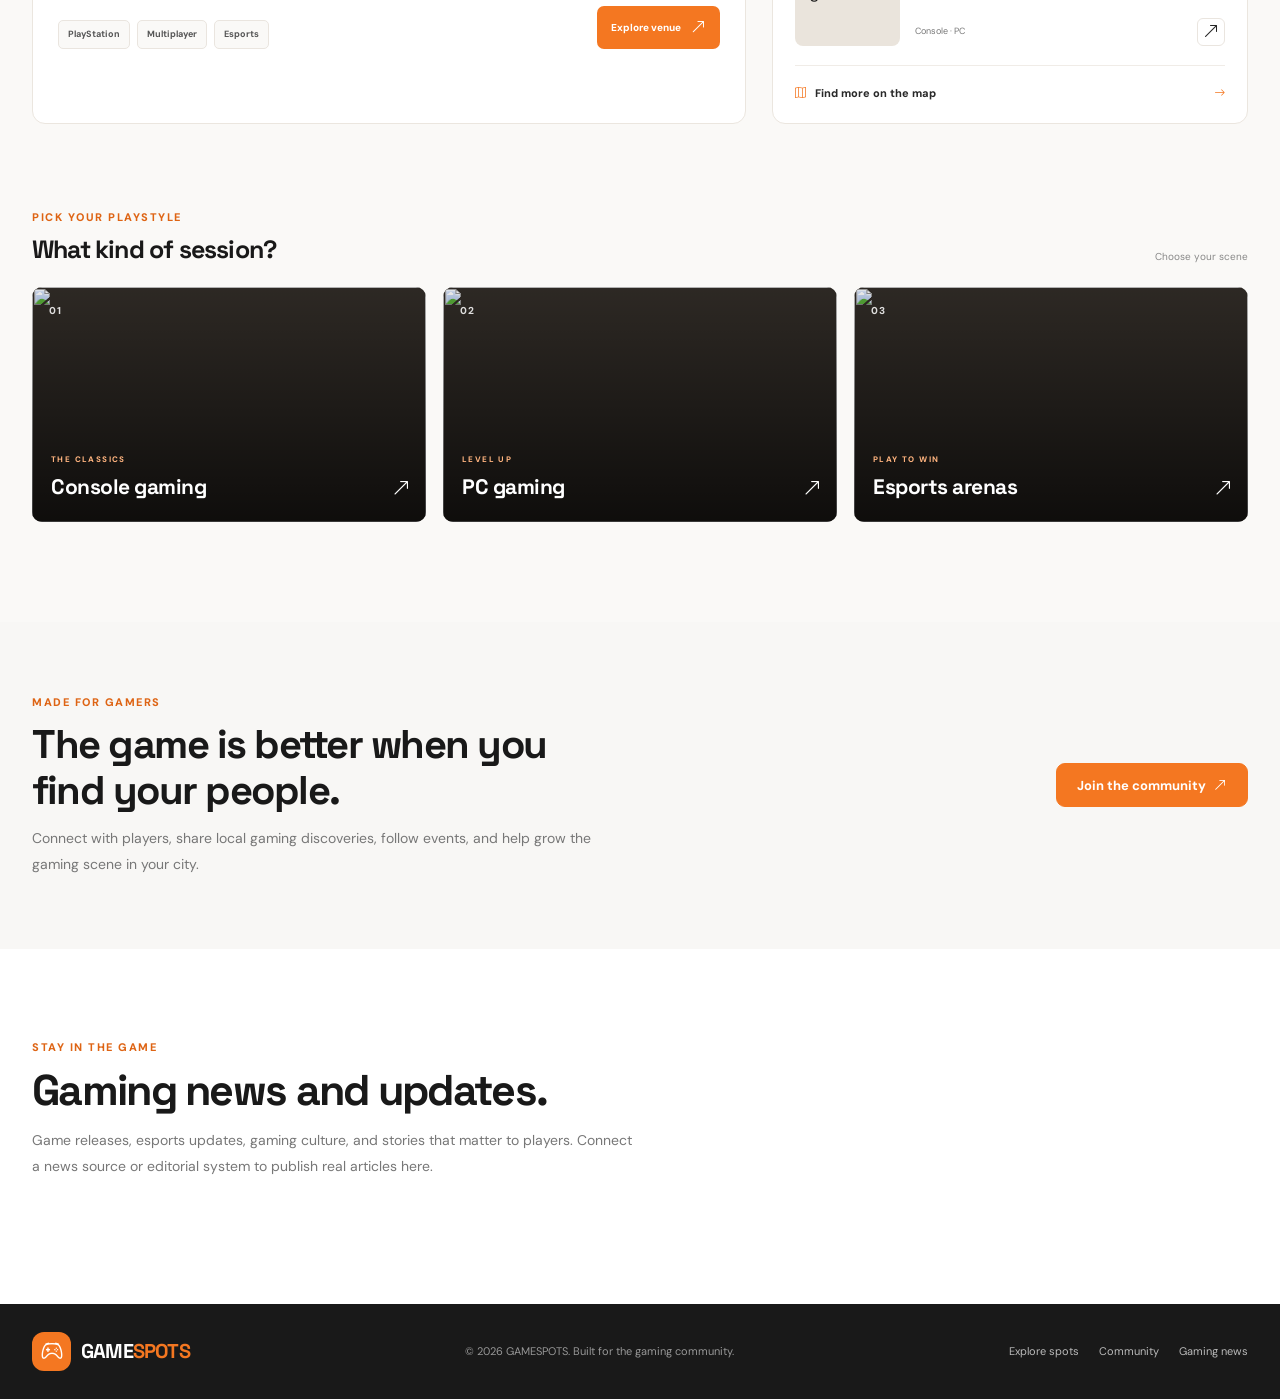
==== commit 84ae5e9a: "lastest" ====
--- a/index.html
+++ b/index.html
@@ -18,6 +18,14 @@
     href="https://cdn.jsdelivr.net/npm/bootstrap@5.3.3/dist/css/bootstrap.min.css"
     rel="stylesheet"
   >
+
+  <!-- Leaflet map -->
+<link
+rel="stylesheet"
+href="https://unpkg.com/leaflet@1.9.4/dist/leaflet.css"
+/>
+
+<script src="https://unpkg.com/leaflet@1.9.4/dist/leaflet.js"></script>
 
   <!-- Google Fonts -->
   <link rel="preconnect" href="https://fonts.googleapis.com">
@@ -359,51 +367,191 @@
 
   <main>
 
-    <section class="section" id="discover">
+    <section class="section discovery-section" id="discover">
       <div class="container-wide">
-
-        <div class="section-heading">
-          <span class="section-kicker">Find somewhere to play</span>
-
+    
+        <div class="section-heading discovery-heading">
+          <span class="section-kicker">FIND YOUR NEXT GAME</span>
+    
           <h2 class="section-title">
-            Your next gaming spot is out there.
+            Your next gaming spot is <span>out there.</span>
           </h2>
-
+    
           <p class="section-description">
-            Search by city or area to discover gaming centres,
-            compare available venues, and find a place that fits
-            your next session.
+            Explore gaming centres around your city. Find your favourite
+            games, check venue details, and get directions before you go.
           </p>
         </div>
-
-        <div class="discovery-panel">
-
-          <div class="discovery-panel-copy">
-            <div class="discovery-icon">
-              <i class="bi bi-geo-alt" aria-hidden="true"></i>
+    
+        <div class="discovery-map-layout">
+    
+          <!-- MAP -->
+          <div class="discovery-map">
+    
+            <div id="gamingMap" aria-label="Map preview of gaming spot locations"></div>
+    
+            <div class="map-fade" aria-hidden="true"></div>
+    
+            <!-- Top map label -->
+            <div class="map-top-label">
+              <span class="map-live-dot"></span>
+              GAMING SPOTS MAP
             </div>
-
-            <div>
-              <h3>Explore gaming centres near you</h3>
-
-              <p>
-                Start with your city. As verified gaming centres
-                are added to the platform, this section can display
-                venue photos, supported games, addresses, opening
-                hours, and map directions.
-              </p>
+    
+            <!-- Search / location chip -->
+            <div class="map-location-chip">
+              <i class="bi bi-geo-alt-fill"></i>
+              <span>Explore your city</span>
             </div>
+    
+            <!-- Floating venue preview card -->
+            <article class="map-venue-card">
+    
+              <div class="map-venue-image">
+                <img
+                  src="https://images.openai.com/static-rsc-4/PA2IGYLJD_v0G0W2bemYLA3HFBGKulav4oNCyLlE-iM-kjx-0rB4Cyn9TCD78cSHDxOdaphBkRHKo-O-CQ33DSLQ0A00tA_WSkl3UoFIu-lUgwQftwteE1oBLwfPgnczLb-f7bS-EMFr6N2LyVUN3EIlcqawQkstGeWzyQ75KvzVVzWfp_LHOm5bHIZP8tRM?purpose=fullsize"
+                  alt="Gaming lounge preview"
+                  onerror="this.style.display='none'"
+                >
+    
+                <span class="venue-image-label">
+                  VENUE PREVIEW
+                </span>
+              </div>
+    
+              <div class="map-venue-content">
+    
+                <div class="venue-card-top">
+                  <span class="venue-category">
+                    <i class="bi bi-controller"></i>
+                    Gaming centre
+                  </span>
+    
+                  <span class="venue-status">
+                    Preview
+                  </span>
+                </div>
+    
+                <h3>Find a place to play</h3>
+    
+                <p class="venue-location">
+                  <i class="bi bi-geo-alt"></i>
+                  Choose a location to discover nearby venues
+                </p>
+    
+                <div class="venue-game-tags">
+                  <span>PlayStation</span>
+                  <span>PC gaming</span>
+                  <span>Esports</span>
+                </div>
+    
+                <div class="venue-card-divider"></div>
+    
+                <div class="venue-card-bottom">
+                  <div class="venue-detail">
+                    <span class="venue-detail-label">YOUR NEXT SESSION</span>
+                    <strong>Starts nearby.</strong>
+                  </div>
+    
+                  <a href="#spot-search" class="venue-directions-btn"
+                     aria-label="Search for gaming centres">
+                    <i class="bi bi-arrow-up-right"></i>
+                  </a>
+                </div>
+    
+              </div>
+            </article>
+    
+            <!-- Map legend -->
+            <div class="map-legend">
+              <span class="legend-pin"></span>
+              Gaming spot location
+            </div>
+    
           </div>
-
-          <a class="btn-brand" href="#home">
-            Search a location
-            <i class="bi bi-arrow-up-right" aria-hidden="true"></i>
-          </a>
-
-        </div>
-
+    
+          <!-- INFORMATION PANEL -->
+          <aside class="discovery-info">
+    
+            <span class="info-eyebrow">
+              <i class="bi bi-compass"></i>
+              YOUR NEXT STOP
+            </span>
+    
+            <h3>
+              Less searching.<br>
+              More <span>gaming.</span>
+            </h3>
+    
+            <p class="info-description">
+              Find the right place for your next session without
+              guessing where to go.
+            </p>
+    
+            <div class="discovery-benefits">
+    
+              <div class="benefit-item">
+                <div class="benefit-icon">
+                  <i class="bi bi-geo-alt"></i>
+                </div>
+    
+                <div>
+                  <strong>Find nearby centres</strong>
+                  <p>Explore gaming spots by city or area.</p>
+                </div>
+              </div>
+    
+              <div class="benefit-item">
+                <div class="benefit-icon">
+                  <i class="bi bi-controller"></i>
+                </div>
+    
+                <div>
+                  <strong>Check available games</strong>
+                  <p>See which games and platforms a venue supports.</p>
+                </div>
+              </div>
+    
+              <div class="benefit-item">
+                <div class="benefit-icon">
+                  <i class="bi bi-sign-turn-right"></i>
+                </div>
+    
+                <div>
+                  <strong>Know where you're going</strong>
+                  <p>View addresses and open directions to a venue.</p>
+                </div>
+              </div>
+    
+            </div>
+    
+            <form class="discovery-search" id="spot-search">
+              <label for="discoveryLocation">Where do you want to play?</label>
+    
+              <div class="discovery-search-field">
+                <i class="bi bi-search"></i>
+    
+                <input
+                  id="discoveryLocation"
+                  type="text"
+                  placeholder="Enter city or area"
+                  required
+                >
+    
+                <button type="submit" aria-label="Search locations">
+                  <i class="bi bi-arrow-right"></i>
+                </button>
+              </div>
+    
+              <p id="discoverySearchMessage" role="status" aria-live="polite"></p>
+            </form>
+    
+          </aside>
+    
+        </div>
       </div>
     </section>
+    
 
 
     <!-- ===================================
@@ -453,6 +601,328 @@
 
       </div>
     </section>
+
+
+    
+<section class="venues-section" id="available-spots">
+  <div class="container-wide">
+
+    <!-- Section heading -->
+    <div class="venues-heading">
+      <div>
+        <span class="section-kicker">THE LOCAL GAMING SCENE</span>
+
+        <h2 class="section-title">
+          Places to <span>plug in.</span>
+        </h2>
+
+        <p class="section-description">
+          From competitive PC setups to console hangouts,
+          find a place that fits the way you play.
+        </p>
+      </div>
+
+      <a href="#discover" class="venues-all-link">
+        Explore the map
+        <i class="bi bi-arrow-up-right"></i>
+      </a>
+    </div>
+
+    <!-- Filters -->
+    <div class="venues-toolbar">
+      <div class="venues-filter-list" aria-label="Filter gaming centres">
+        <button class="venue-filter active" type="button" data-filter="all">
+          All spots
+        </button>
+
+        <button class="venue-filter" type="button" data-filter="console">
+          <i class="bi bi-controller"></i> Console
+        </button>
+
+        <button class="venue-filter" type="button" data-filter="pc">
+          <i class="bi bi-pc-display"></i> PC gaming
+        </button>
+
+        <button class="venue-filter" type="button" data-filter="esports">
+          <i class="bi bi-trophy"></i> Esports
+        </button>
+      </div>
+
+      <label class="venues-sort">
+        <i class="bi bi-geo-alt"></i>
+
+        <select id="venueAreaFilter" aria-label="Filter by area">
+          <option value="all">All areas</option>
+          <option value="yaba">Yaba</option>
+          <option value="ikeja">Ikeja</option>
+          <option value="lekki">Lekki</option>
+        </select>
+      </label>
+    </div>
+
+    <!-- Main editorial layout -->
+    <div class="venues-feature-layout">
+
+      <!-- Featured venue -->
+      <article
+        class="venue-featured"
+        data-games="console esports"
+        data-area="yaba"
+      >
+        <div class="venue-featured-image">
+          <img
+            src="https://i.pinimg.com/1200x/93/ed/e9/93ede9e887d0b5adf5fe0ae6916d36f5.jpg"
+            alt="Featured gaming centre interior"
+            loading="lazy"
+          >
+
+          <div class="venue-featured-shade"></div>
+
+          <span class="venue-featured-label">
+            <i class="bi bi-stars"></i>
+            FEATURED SPOT
+          </span>
+
+          <span class="venue-photo-caption">
+            YOUR NEXT SESSION STARTS HERE
+          </span>
+        </div>
+
+        <div class="venue-featured-info">
+
+          <div class="venue-featured-main">
+            <div class="venue-location-line">
+              <i class="bi bi-geo-alt-fill"></i>
+              <span>Yaba, Lagos · Sample location</span>
+            </div>
+
+            <h3>Featured gaming centre</h3>
+
+            <p>
+              Discover the setup, check which games are available,
+              and find the venue before heading out.
+            </p>
+
+            <div class="venue-platforms">
+              <span>PlayStation</span>
+              <span>Multiplayer</span>
+              <span>Esports</span>
+            </div>
+          </div>
+
+          <a
+            class="venue-featured-action"
+            href="#discover"
+            aria-label="View featured gaming centre details"
+          >
+            <span>Explore venue</span>
+            <i class="bi bi-arrow-up-right"></i>
+          </a>
+
+        </div>
+      </article>
+
+      <!-- Curated venue list -->
+      <div class="venue-side-list">
+
+        <div class="venue-side-heading">
+          <div>
+            <span class="venue-side-eyebrow">THE SHORTLIST</span>
+            <h3>More places to play</h3>
+          </div>
+
+          <span class="venue-count" id="venueCount">3 spots</span>
+        </div>
+
+        <!-- Venue row 1 -->
+        <article
+          class="venue-row"
+          data-games="pc esports"
+          data-area="ikeja"
+        >
+          <a class="venue-row-image" href="#discover"
+             aria-label="View PC gaming centre">
+            <img
+              src="https://encrypted-tbn0.gstatic.com/images?q=tbn:ANd9GcRvuOnoVErx9D2vhDLv4p5QOcBOIqWVwcqGktrsvIDLOtKdqe2bexprPzU&s=10"
+              alt="PC gaming stations"
+              loading="lazy"
+            >
+          </a>
+
+          <div class="venue-row-content">
+            <span class="venue-row-category">PC GAMING</span>
+
+            <h4>
+              <a href="#discover">PC gaming centre</a>
+            </h4>
+
+            <p>
+              <i class="bi bi-geo-alt"></i>
+              Ikeja, Lagos
+            </p>
+
+            <div class="venue-row-meta">
+              <span>PC · Esports</span>
+              <a href="#discover" aria-label="Explore PC gaming centre">
+                <i class="bi bi-arrow-up-right"></i>
+              </a>
+            </div>
+          </div>
+        </article>
+
+        <!-- Venue row 2 -->
+        <article
+          class="venue-row"
+          data-games="console"
+          data-area="lekki"
+        >
+          <a class="venue-row-image" href="#discover"
+             aria-label="View console gaming lounge">
+            <img
+              src="https://encrypted-tbn0.gstatic.com/images?q=tbn:ANd9GcQry-vlKCjxeGIVPyQYApnLEoI-zqasv-JEwX40xE8noC2vMSR386kpDgk&s=10"
+              alt="Console gaming lounge"
+              loading="lazy"
+            >
+          </a>
+
+          <div class="venue-row-content">
+            <span class="venue-row-category">CONSOLE</span>
+
+            <h4>
+              <a href="#discover">Console gaming lounge</a>
+            </h4>
+
+            <p>
+              <i class="bi bi-geo-alt"></i>
+              Lekki, Lagos
+            </p>
+
+            <div class="venue-row-meta">
+              <span>PlayStation · Multiplayer</span>
+              <a href="#discover" aria-label="Explore console gaming lounge">
+                <i class="bi bi-arrow-up-right"></i>
+              </a>
+            </div>
+          </div>
+        </article>
+
+        <!-- Venue row 3 -->
+        <article
+          class="venue-row"
+          data-games="console pc"
+          data-area="yaba"
+        >
+          <a class="venue-row-image" href="#discover"
+             aria-label="View multiplayer gaming lounge">
+            <img
+              src="assets/images/venue-multiplayer.jpg"
+              alt="Friends gaming together"
+              loading="lazy"
+            >
+          </a>
+
+          <div class="venue-row-content">
+            <span class="venue-row-category">MULTIPLAYER</span>
+
+            <h4>
+              <a href="#discover">Multiplayer gaming lounge</a>
+            </h4>
+
+            <p>
+              <i class="bi bi-geo-alt"></i>
+              Yaba, Lagos
+            </p>
+
+            <div class="venue-row-meta">
+              <span>Console · PC</span>
+              <a href="#discover" aria-label="Explore multiplayer gaming lounge">
+                <i class="bi bi-arrow-up-right"></i>
+              </a>
+            </div>
+          </div>
+        </article>
+
+        <p class="venues-empty" id="venuesEmpty" hidden>
+          No sample venues match those filters. Try another category or area.
+        </p>
+
+        <a class="venue-view-map" href="#discover">
+          <span>
+            <i class="bi bi-map"></i>
+            Find more on the map
+          </span>
+          <i class="bi bi-arrow-right"></i>
+        </a>
+
+      </div>
+    </div>
+
+    <!-- Horizontal visual category strip -->
+    <div class="venues-browse">
+      <div class="venues-browse-heading">
+        <div>
+          <span class="section-kicker">PICK YOUR PLAYSTYLE</span>
+          <h3>What kind of session?</h3>
+        </div>
+
+        <span class="venues-browse-note">
+          Choose your scene
+        </span>
+      </div>
+
+      <div class="playstyle-track">
+
+        <button class="playstyle-card" type="button" data-style="console">
+          <img
+            src="assets/images/venue-console.jpg"
+            alt=""
+            loading="lazy"
+          >
+          <span class="playstyle-shade"></span>
+          <span class="playstyle-number">01</span>
+          <span class="playstyle-text">
+            <small>THE CLASSICS</small>
+            <strong>Console gaming</strong>
+          </span>
+          <i class="bi bi-arrow-up-right playstyle-arrow"></i>
+        </button>
+
+        <button class="playstyle-card" type="button" data-style="pc">
+          <img
+            src="assets/images/venue-pc.jpg"
+            alt=""
+            loading="lazy"
+          >
+          <span class="playstyle-shade"></span>
+          <span class="playstyle-number">02</span>
+          <span class="playstyle-text">
+            <small>LEVEL UP</small>
+            <strong>PC gaming</strong>
+          </span>
+          <i class="bi bi-arrow-up-right playstyle-arrow"></i>
+        </button>
+
+        <button class="playstyle-card" type="button" data-style="esports">
+          <img
+            src="assets/images/venue-featured.jpg"
+            alt=""
+            loading="lazy"
+          >
+          <span class="playstyle-shade"></span>
+          <span class="playstyle-number">03</span>
+          <span class="playstyle-text">
+            <small>PLAY TO WIN</small>
+            <strong>Esports arenas</strong>
+          </span>
+          <i class="bi bi-arrow-up-right playstyle-arrow"></i>
+        </button>
+
+      </div>
+    </div>
+
+  </div>
+</section>
+
 
 
     <!-- ===================================
@@ -660,10 +1130,231 @@
     });
 
 
+    document.addEventListener("DOMContentLoaded", function () {
+  const mapElement = document.getElementById("gamingMap");
+
+  if (!mapElement || typeof L === "undefined") {
+    return;
+  }
+
+  // Illustrative map preview centred on Lagos, Nigeria.
+  const map = L.map("gamingMap", {
+    scrollWheelZoom: false,
+    zoomControl: true
+  }).setView([6.5244, 3.3792], 12);
+
+  L.tileLayer("https://{s}.tile.openstreetmap.org/{z}/{x}/{y}.png", {
+    maxZoom: 19,
+    attribution:
+      '&copy; <a href="https://www.openstreetmap.org/copyright">OpenStreetMap</a> contributors'
+  }).addTo(map);
+
+  const sampleLocations = [
+    {
+      name: "Sample location A",
+      area: "Yaba area preview",
+      coordinates: [6.5095, 3.3711]
+    },
+    {
+      name: "Sample location B",
+      area: "Ikeja area preview",
+      coordinates: [6.6018, 3.3515]
+    },
+    {
+      name: "Sample location C",
+      area: "Lekki area preview",
+      coordinates: [6.4474, 3.4723]
+    }
+  ];
+
+  sampleLocations.forEach(function (location, index) {
+    const pin = L.divIcon({
+      className: "",
+      html: `
+        <div class="gaming-map-pin ${index === 0 ? "is-active" : ""}">
+          <i class="bi bi-controller"></i>
+        </div>
+      `,
+      iconSize: [39, 39],
+      iconAnchor: [19, 36],
+      popupAnchor: [0, -34]
+    });
+
+    L.marker(location.coordinates, { icon: pin })
+      .addTo(map)
+      .bindPopup(`
+        <div class="gaming-map-popup">
+          <strong>${location.name}</strong>
+          <span>${location.area}</span>
+          <br>
+          <span>Illustrative pin — venue not verified</span>
+        </div>
+      `);
+  });
+
+  // Search by city/area using OpenStreetMap's public geocoder.
+  // For production use, select a geocoding provider and comply
+  // with its usage policy and rate limits.
+  const searchForm = document.getElementById("spot-search");
+  const searchInput = document.getElementById("discoveryLocation");
+  const searchMessage = document.getElementById("discoverySearchMessage");
+
+  if (!searchForm || !searchInput || !searchMessage) {
+    return;
+  }
+
+  searchForm.addEventListener("submit", async function (event) {
+    event.preventDefault();
+
+    const query = searchInput.value.trim();
+
+    if (!query) {
+      searchMessage.textContent = "Enter a city or area first.";
+      return;
+    }
+
+    searchMessage.textContent = "Looking up that location…";
+
+    try {
+      const params = new URLSearchParams({
+        q: query,
+        format: "jsonv2",
+        limit: "1",
+        countrycodes: "ng"
+      });
+
+      const response = await fetch(
+        "https://nominatim.openstreetmap.org/search?" + params.toString()
+      );
+
+      if (!response.ok) {
+        throw new Error("Location lookup failed.");
+      }
+
+      const results = await response.json();
+
+      if (!results.length) {
+        searchMessage.textContent =
+          "We couldn't find that location. Try another city or area.";
+        return;
+      }
+
+      const result = results[0];
+      const lat = Number(result.lat);
+      const lon = Number(result.lon);
+
+      map.flyTo([lat, lon], 13, { duration: 1 });
+
+      searchMessage.textContent =
+        "Showing the map around " + query +
+        ". Venue results will appear when verified venue data is connected.";
+    } catch (error) {
+      searchMessage.textContent =
+        "Location search is temporarily unavailable. Try again shortly.";
+    }
+  });
+
+  // Correct map sizing after layout and responsive changes.
+  setTimeout(function () {
+    map.invalidateSize();
+  }, 150);
+
+  window.addEventListener("resize", function () {
+    map.invalidateSize();
+  });
+});
+
+
+document.addEventListener("DOMContentLoaded", function () {
+  const filters = document.querySelectorAll(".venue-filter");
+  const areaSelect = document.getElementById("venueAreaFilter");
+  const venueItems = document.querySelectorAll(
+    "#available-spots .venue-featured, #available-spots .venue-row"
+  );
+
+  const count = document.getElementById("venueCount");
+  const emptyMessage = document.getElementById("venuesEmpty");
+
+  let selectedGame = "all";
+
+  function updateVenues() {
+    const selectedArea = areaSelect ? areaSelect.value : "all";
+    let visibleCount = 0;
+
+    venueItems.forEach(function (venue) {
+      const games = (venue.dataset.games || "").split(/\s+/);
+      const area = venue.dataset.area || "";
+
+      const matchesGame =
+        selectedGame === "all" || games.includes(selectedGame);
+
+      const matchesArea =
+        selectedArea === "all" || area === selectedArea;
+
+      const visible = matchesGame && matchesArea;
+
+      venue.hidden = !visible;
+
+      if (visible) {
+        visibleCount++;
+      }
+    });
+
+    if (count) {
+      count.textContent =
+        visibleCount + (visibleCount === 1 ? " spot" : " spots");
+    }
+
+    if (emptyMessage) {
+      emptyMessage.hidden = visibleCount !== 0;
+    }
+  }
+
+  filters.forEach(function (button) {
+    button.addEventListener("click", function () {
+      selectedGame = button.dataset.filter;
+
+      filters.forEach(function (filter) {
+        const active = filter === button;
+        filter.classList.toggle("active", active);
+        filter.setAttribute("aria-pressed", String(active));
+      });
+
+      updateVenues();
+    });
+  });
+
+  if (areaSelect) {
+    areaSelect.addEventListener("change", updateVenues);
+  }
+
+  document.querySelectorAll(".playstyle-card").forEach(function (button) {
+    button.addEventListener("click", function () {
+      const matchingFilter = document.querySelector(
+        '.venue-filter[data-filter="' + button.dataset.style + '"]'
+      );
+
+      if (matchingFilter) {
+        matchingFilter.click();
+
+        document.getElementById("available-spots").scrollIntoView({
+          behavior: "smooth",
+          block: "start"
+        });
+      }
+    });
+  });
+
+  updateVenues();
+});
+
+
     // Footer year
     document.getElementById("currentYear").textContent =
       new Date().getFullYear();
   </script>
 
+  
+
 </body>
 </html>
--- a/style.css
+++ b/style.css
@@ -356,26 +356,7 @@
   max-width: 680px;
 }
 
-.eyebrow {
-  display: inline-flex;
-  align-items: center;
-  gap: 9px;
-  margin-bottom: 25px;
-
-  color: #FFD0AE;
-  font-size: 11px;
-  font-weight: 800;
-  letter-spacing: 1.8px;
-  text-transform: uppercase;
-}
-
-.eyebrow-dot {
-  width: 7px;
-  height: 7px;
-  border-radius: 50%;
-  background: var(--brand);
-  box-shadow: 0 0 15px rgba(244, 119, 33, 0.65);
-}
+
 
 .hero-title {
   max-width: 700px;
@@ -802,6 +783,1355 @@
 .discovery-panel .btn-brand {
   flex-shrink: 0;
 }
+
+
+/* ======================================
+   GAMING SPOT DISCOVERY
+====================================== */
+
+.discovery-section {
+    padding: 96px 0;
+    background: #fff;
+    overflow: hidden;
+  }
+  
+  .discovery-heading {
+    max-width: 670px;
+    margin-bottom: 42px;
+  }
+  
+  .discovery-heading .section-title span {
+    color: #F47721;
+  }
+  
+  .discovery-map-layout {
+    display: grid;
+    grid-template-columns: minmax(0, 1.55fr) minmax(300px, 0.8fr);
+    gap: 28px;
+    align-items: stretch;
+  }
+  
+  /* Map canvas */
+  
+  .discovery-map {
+    position: relative;
+    min-width: 0;
+    min-height: 540px;
+    overflow: hidden;
+    isolation: isolate;
+    border: 1px solid #EAE5E0;
+    border-radius: 18px;
+    background: #F4F1EC;
+  }
+  
+  #gamingMap {
+    position: absolute;
+    inset: 0;
+    z-index: 0;
+    background: #F4F1EC;
+  }
+  
+  /* Fade map tiles, while leaving pins vivid */
+  
+  #gamingMap .leaflet-tile {
+    filter: grayscale(0.8) saturate(0.45);
+    opacity: 0.62;
+  }
+  
+  #gamingMap .leaflet-control-attribution {
+    font-size: 9px;
+  }
+  
+  #gamingMap .leaflet-control-zoom a {
+    color: #191919;
+  }
+  
+  /* White wash gives the map a premium, faded appearance */
+  
+  .map-fade {
+    position: absolute;
+    inset: 0;
+    z-index: 400;
+    pointer-events: none;
+    background: rgba(255, 252, 248, 0.24);
+  }
+  
+  /* Map labels */
+  
+  .map-top-label {
+    position: absolute;
+    top: 20px;
+    left: 20px;
+    z-index: 500;
+  
+    display: inline-flex;
+    align-items: center;
+    gap: 9px;
+  
+    padding: 11px 14px;
+    border: 1px solid rgba(234, 234, 234, 0.9);
+    border-radius: 8px;
+    background: rgba(255, 255, 255, 0.94);
+    color: #292929;
+  
+    font-size: 10px;
+    font-weight: 800;
+    letter-spacing: 1px;
+    box-shadow: 0 4px 18px rgba(0, 0, 0, 0.04);
+  }
+  
+  .map-live-dot {
+    width: 7px;
+    height: 7px;
+    border-radius: 50%;
+    background: #F47721;
+  }
+  
+  .map-location-chip {
+    position: absolute;
+    top: 20px;
+    right: 20px;
+    z-index: 500;
+  
+    display: flex;
+    align-items: center;
+    gap: 8px;
+  
+    padding: 11px 13px;
+    border: 1px solid #EAE5E0;
+    border-radius: 8px;
+    background: rgba(255, 255, 255, 0.94);
+    color: #393939;
+  
+    font-size: 11px;
+    font-weight: 700;
+  }
+  
+  .map-location-chip i {
+    color: #F47721;
+    font-size: 15px;
+  }
+  
+  /* Custom orange map pins */
+  
+  .gaming-map-pin {
+    width: 39px;
+    height: 39px;
+  
+    display: grid;
+    place-items: center;
+  
+    border: 3px solid #fff;
+    border-radius: 50% 50% 50% 5px;
+    background: #F47721;
+    color: #fff;
+  
+    font-size: 17px;
+    box-shadow: 0 5px 16px rgba(244, 119, 33, 0.35);
+  
+    transform: rotate(-45deg);
+  }
+  
+  .gaming-map-pin i {
+    transform: rotate(45deg);
+  }
+  
+  .gaming-map-pin.is-active {
+    background: #191919;
+    box-shadow: 0 0 0 7px rgba(244, 119, 33, 0.15);
+  }
+  
+  .gaming-map-popup {
+    min-width: 150px;
+    font-family: "DM Sans", sans-serif;
+  }
+  
+  .gaming-map-popup strong {
+    display: block;
+    margin-bottom: 5px;
+    color: #191919;
+    font-size: 13px;
+  }
+  
+  .gaming-map-popup span {
+    color: #777;
+    font-size: 11px;
+  }
+  
+  /* Floating venue preview */
+  
+  .map-venue-card {
+    position: absolute;
+    z-index: 600;
+    left: 22px;
+    bottom: 22px;
+  
+    width: min(325px, calc(100% - 44px));
+    overflow: hidden;
+  
+    border: 1px solid rgba(255, 255, 255, 0.85);
+    border-radius: 13px;
+    background: #fff;
+    box-shadow: 0 14px 45px rgba(30, 25, 20, 0.16);
+  }
+  
+  .map-venue-image {
+    position: relative;
+    height: 145px;
+    overflow: hidden;
+    background: #E8E1D9;
+  }
+  
+  .map-venue-image img {
+    display: block;
+    width: 100%;
+    height: 100%;
+    object-fit: cover;
+  }
+  
+  .venue-image-label {
+    position: absolute;
+    top: 12px;
+    left: 12px;
+  
+    padding: 6px 8px;
+    border-radius: 5px;
+    background: #191919;
+    color: #fff;
+  
+    font-size: 9px;
+    font-weight: 800;
+    letter-spacing: 0.7px;
+  }
+  
+  .map-venue-content {
+    padding: 16px;
+  }
+  
+  .venue-card-top {
+    display: flex;
+    align-items: center;
+    justify-content: space-between;
+    gap: 10px;
+    margin-bottom: 11px;
+  }
+  
+  .venue-category {
+    display: flex;
+    align-items: center;
+    gap: 6px;
+    color: #666;
+    font-size: 10px;
+    font-weight: 700;
+  }
+  
+  .venue-category i {
+    color: #F47721;
+    font-size: 15px;
+  }
+  
+  .venue-status {
+    padding: 5px 7px;
+    border-radius: 5px;
+    background: #F4F1EC;
+    color: #6B6259;
+    font-size: 9px;
+    font-weight: 700;
+  }
+  
+  .map-venue-content h3 {
+    margin: 0 0 8px;
+    color: #191919;
+    font-family: "Space Grotesk", sans-serif;
+    font-size: 19px;
+    font-weight: 700;
+    letter-spacing: -0.6px;
+  }
+  
+  .venue-location {
+    display: flex;
+    align-items: flex-start;
+    gap: 6px;
+    margin: 0 0 13px;
+  
+    color: #777;
+    font-size: 10px;
+    line-height: 1.6;
+  }
+  
+  .venue-location i {
+    color: #F47721;
+    font-size: 13px;
+  }
+  
+  .venue-game-tags {
+    display: flex;
+    flex-wrap: wrap;
+    gap: 6px;
+  }
+  
+  .venue-game-tags span {
+    padding: 6px 8px;
+    border: 1px solid #EDE9E4;
+    border-radius: 5px;
+    color: #555;
+    background: #FAF9F7;
+    font-size: 9px;
+    font-weight: 600;
+  }
+  
+  .venue-card-divider {
+    height: 1px;
+    margin: 14px 0;
+    background: #EEEAE6;
+  }
+  
+  .venue-card-bottom {
+    display: flex;
+    align-items: center;
+    justify-content: space-between;
+    gap: 12px;
+  }
+  
+  .venue-detail-label {
+    display: block;
+    margin-bottom: 5px;
+    color: #888;
+    font-size: 8px;
+    font-weight: 800;
+    letter-spacing: 0.7px;
+  }
+  
+  .venue-detail strong {
+    color: #191919;
+    font-size: 11px;
+    font-weight: 700;
+  }
+  
+  .venue-directions-btn {
+    width: 36px;
+    height: 36px;
+    flex-shrink: 0;
+  
+    display: grid;
+    place-items: center;
+  
+    border-radius: 8px;
+    background: #F47721;
+    color: #fff;
+    font-size: 16px;
+    transition: background 180ms ease;
+  }
+  
+  .venue-directions-btn:hover {
+    background: #DE6414;
+    color: #fff;
+  }
+  
+  /* Map legend */
+  
+  .map-legend {
+    position: absolute;
+    right: 18px;
+    bottom: 20px;
+    z-index: 500;
+  
+    display: flex;
+    align-items: center;
+    gap: 8px;
+  
+    padding: 10px 12px;
+    border: 1px solid #EAE5E0;
+    border-radius: 7px;
+    background: rgba(255, 255, 255, 0.95);
+    color: #666;
+    font-size: 10px;
+    font-weight: 600;
+  }
+  
+  .legend-pin {
+    width: 9px;
+    height: 9px;
+    border-radius: 50%;
+    background: #F47721;
+  }
+  
+  /* Right-hand information panel */
+  
+  .discovery-info {
+    display: flex;
+    flex-direction: column;
+    justify-content: center;
+    padding: 32px 8px 32px 12px;
+  }
+  
+  .info-eyebrow {
+    display: inline-flex;
+    align-items: center;
+    gap: 8px;
+    margin-bottom: 20px;
+  
+    color: #DE6414;
+    font-size: 10px;
+    font-weight: 800;
+    letter-spacing: 1.4px;
+  }
+  
+  .info-eyebrow i {
+    font-size: 16px;
+  }
+  
+  .discovery-info > h3 {
+    margin: 0 0 16px;
+    color: #191919;
+    font-family: "Space Grotesk", sans-serif;
+    font-size: clamp(30px, 3vw, 43px);
+    font-weight: 700;
+    letter-spacing: -1.8px;
+    line-height: 1.13;
+  }
+  
+  .discovery-info > h3 span {
+    color: #F47721;
+  }
+  
+  .info-description {
+    margin: 0 0 29px;
+    color: #777;
+    font-size: 13px;
+    line-height: 1.8;
+  }
+  
+  .discovery-benefits {
+    display: grid;
+    gap: 22px;
+    margin-bottom: 30px;
+  }
+  
+  .benefit-item {
+    display: flex;
+    align-items: flex-start;
+    gap: 13px;
+  }
+  
+  .benefit-icon {
+    width: 42px;
+    height: 42px;
+    flex-shrink: 0;
+  
+    display: grid;
+    place-items: center;
+  
+    border-radius: 10px;
+    background: #FFF3E9;
+    color: #F47721;
+    font-size: 19px;
+  }
+  
+  .benefit-item strong {
+    display: block;
+    margin: 2px 0 5px;
+    color: #252525;
+    font-size: 12px;
+    font-weight: 800;
+  }
+  
+  .benefit-item p {
+    margin: 0;
+    color: #818181;
+    font-size: 11px;
+    line-height: 1.7;
+  }
+  
+  /* Location search */
+  
+  .discovery-search {
+    padding: 17px;
+    border: 1px solid #EAE5E0;
+    border-radius: 11px;
+    background: #FAF9F7;
+  }
+  
+  .discovery-search > label {
+    display: block;
+    margin-bottom: 10px;
+    color: #353535;
+    font-size: 11px;
+    font-weight: 800;
+  }
+  
+  .discovery-search-field {
+    display: flex;
+    align-items: center;
+    gap: 10px;
+    padding: 5px 5px 5px 12px;
+  
+    border: 1px solid #E7E2DC;
+    border-radius: 8px;
+    background: #fff;
+  }
+  
+  .discovery-search-field > i {
+    color: #F47721;
+    font-size: 16px;
+  }
+  
+  .discovery-search-field input {
+    width: 100%;
+    min-width: 0;
+    height: 38px;
+    border: 0;
+    outline: 0;
+    background: transparent;
+    color: #191919;
+    font-size: 11px;
+  }
+  
+  .discovery-search-field input::placeholder {
+    color: #999;
+  }
+  
+  .discovery-search-field button {
+    width: 38px;
+    height: 38px;
+    flex-shrink: 0;
+  
+    border: 0;
+    border-radius: 6px;
+    background: #F47721;
+    color: #fff;
+  }
+  
+  .discovery-search-field button:hover {
+    background: #DE6414;
+  }
+  
+  #discoverySearchMessage {
+    margin: 8px 0 0;
+    color: #777;
+    font-size: 10px;
+    line-height: 1.5;
+  }
+  
+  /* Responsive */
+  
+  @media (max-width: 1000px) {
+    .discovery-map-layout {
+      grid-template-columns: minmax(0, 1fr);
+    }
+  
+    .discovery-map {
+      min-height: 550px;
+    }
+  
+    .discovery-info {
+      padding: 25px 0 0;
+    }
+  
+    .discovery-info > h3 {
+      font-size: 38px;
+    }
+  
+    .discovery-benefits {
+      grid-template-columns: repeat(3, minmax(0, 1fr));
+      gap: 16px;
+    }
+  
+    .benefit-item {
+      flex-direction: column;
+    }
+  }
+  
+  @media (max-width: 600px) {
+    .discovery-section {
+      padding: 65px 0;
+    }
+  
+    .discovery-heading {
+      margin-bottom: 27px;
+    }
+  
+    .discovery-map {
+      min-height: 510px;
+      border-radius: 13px;
+    }
+  
+    .map-top-label {
+      top: 12px;
+      left: 12px;
+      padding: 9px;
+      font-size: 8px;
+    }
+  
+    .map-location-chip {
+      top: 12px;
+      right: 12px;
+      padding: 9px;
+      font-size: 9px;
+    }
+  
+    .map-venue-card {
+      left: 12px;
+      bottom: 12px;
+      width: min(300px, calc(100% - 24px));
+    }
+  
+    .map-venue-image {
+      height: 120px;
+    }
+  
+    .map-venue-content {
+      padding: 13px;
+    }
+  
+    .map-venue-content h3 {
+      font-size: 17px;
+    }
+  
+    .map-legend {
+      right: 12px;
+      bottom: 12px;
+      padding: 9px;
+      font-size: 9px;
+    }
+  
+    .discovery-benefits {
+      grid-template-columns: 1fr;
+      gap: 19px;
+    }
+  
+    .benefit-item {
+      flex-direction: row;
+    }
+  
+    .discovery-info > h3 {
+      font-size: 34px;
+    }
+  }
+
+  
+
+  
+/* =====================================
+   AVAILABLE GAMING CENTRES
+===================================== */
+
+.venues-section {
+    padding: 100px 0;
+    overflow: hidden;
+    background: #FAF9F7;
+  }
+  
+  .venues-heading {
+    display: flex;
+    align-items: flex-end;
+    justify-content: space-between;
+    gap: 25px;
+    margin-bottom: 32px;
+  }
+  
+  .venues-heading .section-heading {
+    margin: 0;
+  }
+  
+  .venues-heading .section-title {
+    margin-bottom: 12px;
+  }
+  
+  .venues-heading .section-title span {
+    color: #F47721;
+  }
+  
+  .venues-heading .section-description {
+    max-width: 530px;
+  }
+  
+  .venues-all-link {
+    display: inline-flex;
+    align-items: center;
+    gap: 10px;
+    flex-shrink: 0;
+    padding-bottom: 7px;
+    color: #252525;
+    font-size: 12px;
+    font-weight: 800;
+  }
+  
+  .venues-all-link i {
+    color: #F47721;
+    font-size: 16px;
+  }
+  
+  .venues-all-link:hover {
+    color: #DE6414;
+  }
+  
+  /* Filter toolbar */
+  
+  .venues-toolbar {
+    display: flex;
+    align-items: center;
+    justify-content: space-between;
+    gap: 18px;
+    margin-bottom: 25px;
+  }
+  
+  .venues-filter-list {
+    display: flex;
+    align-items: center;
+    flex-wrap: wrap;
+    gap: 8px;
+  }
+  
+  .venue-filter {
+    display: inline-flex;
+    align-items: center;
+    gap: 7px;
+    min-height: 39px;
+    padding: 0 15px;
+  
+    border: 1px solid #E6E2DD;
+    border-radius: 7px;
+    background: #fff;
+    color: #666;
+  
+    font-size: 11px;
+    font-weight: 700;
+    cursor: pointer;
+    transition: all 180ms ease;
+  }
+  
+  .venue-filter i {
+    font-size: 14px;
+  }
+  
+  .venue-filter:hover,
+  .venue-filter.active {
+    border-color: #F47721;
+    background: #F47721;
+    color: #fff;
+  }
+  
+  .venues-sort {
+    display: flex;
+    align-items: center;
+    gap: 8px;
+    flex-shrink: 0;
+    color: #F47721;
+  }
+  
+  .venues-sort select {
+    max-width: 160px;
+    padding: 9px 25px 9px 0;
+    border: 0;
+    outline: 0;
+    background: transparent;
+    color: #393939;
+    font-family: inherit;
+    font-size: 11px;
+    font-weight: 700;
+    cursor: pointer;
+  }
+  
+  /* Asymmetric feature layout */
+  
+  .venues-feature-layout {
+    display: grid;
+    grid-template-columns: minmax(0, 1.2fr) minmax(0, 0.8fr);
+    gap: 26px;
+    align-items: stretch;
+  }
+  
+  /* Large featured venue */
+  
+  .venue-featured {
+    min-width: 0;
+    overflow: hidden;
+    border: 1px solid #EBE6DF;
+    border-radius: 13px;
+    background: #fff;
+    transition: box-shadow 200ms ease, transform 200ms ease;
+  }
+  
+  .venue-featured:hover {
+    transform: translateY(-3px);
+    box-shadow: 0 16px 40px rgba(31, 25, 18, 0.08);
+  }
+  
+  .venue-featured-image {
+    position: relative;
+    height: 330px;
+    overflow: hidden;
+    background: #DCD4CB;
+  }
+  
+  .venue-featured-image img {
+    width: 100%;
+    height: 100%;
+    display: block;
+    object-fit: cover;
+    transition: transform 500ms ease;
+  }
+  
+  .venue-featured:hover .venue-featured-image img {
+    transform: scale(1.04);
+  }
+  
+  .venue-featured-shade {
+    position: absolute;
+    inset: 0;
+    background: linear-gradient(
+      180deg,
+      rgba(0, 0, 0, 0.28),
+      transparent 40%,
+      rgba(0, 0, 0, 0.48)
+    );
+    pointer-events: none;
+  }
+  
+  .venue-featured-label {
+    position: absolute;
+    top: 18px;
+    left: 18px;
+    display: flex;
+    align-items: center;
+    gap: 8px;
+    padding: 9px 11px;
+  
+    border-radius: 5px;
+    background: #F47721;
+    color: #fff;
+  
+    font-size: 9px;
+    font-weight: 800;
+    letter-spacing: 0.8px;
+  }
+  
+  .venue-photo-caption {
+    position: absolute;
+    bottom: 20px;
+    left: 21px;
+    color: #fff;
+    font-size: 9px;
+    font-weight: 800;
+    letter-spacing: 1.6px;
+  }
+  
+  .venue-featured-info {
+    display: flex;
+    align-items: flex-end;
+    justify-content: space-between;
+    gap: 18px;
+    padding: 25px;
+  }
+  
+  .venue-featured-main {
+    min-width: 0;
+  }
+  
+  .venue-location-line {
+    display: flex;
+    align-items: center;
+    gap: 7px;
+    margin-bottom: 12px;
+    color: #7A746D;
+    font-size: 10px;
+    font-weight: 600;
+  }
+  
+  .venue-location-line i {
+    color: #F47721;
+  }
+  
+  .venue-featured-info h3 {
+    margin: 0 0 10px;
+    color: #191919;
+    font-family: "Space Grotesk", sans-serif;
+    font-size: clamp(22px, 2.4vw, 30px);
+    font-weight: 700;
+    letter-spacing: -1px;
+  }
+  
+  .venue-featured-info p {
+    max-width: 400px;
+    margin: 0 0 16px;
+    color: #777;
+    font-size: 12px;
+    line-height: 1.8;
+  }
+  
+  .venue-platforms {
+    display: flex;
+    flex-wrap: wrap;
+    gap: 7px;
+  }
+  
+  .venue-platforms span {
+    padding: 7px 9px;
+    border: 1px solid #EAE5DF;
+    border-radius: 5px;
+    background: #FAF9F7;
+    color: #555;
+    font-size: 9px;
+    font-weight: 700;
+  }
+  
+  .venue-featured-action {
+    display: inline-flex;
+    align-items: center;
+    justify-content: center;
+    gap: 10px;
+    flex-shrink: 0;
+    min-height: 43px;
+    padding: 0 14px;
+  
+    border-radius: 7px;
+    background: #F47721;
+    color: #fff;
+  
+    font-size: 10px;
+    font-weight: 800;
+    transition: background 180ms ease;
+  }
+  
+  .venue-featured-action:hover {
+    background: #DE6414;
+    color: #fff;
+  }
+  
+  .venue-featured-action i {
+    font-size: 15px;
+  }
+  
+  /* Compact side list */
+  
+  .venue-side-list {
+    display: flex;
+    flex-direction: column;
+    min-width: 0;
+    padding: 22px;
+    border: 1px solid #EBE6DF;
+    border-radius: 13px;
+    background: #fff;
+  }
+  
+  .venue-side-heading {
+    display: flex;
+    align-items: flex-end;
+    justify-content: space-between;
+    gap: 10px;
+    margin-bottom: 10px;
+  }
+  
+  .venue-side-eyebrow {
+    display: block;
+    margin-bottom: 8px;
+    color: #DE6414;
+    font-size: 9px;
+    font-weight: 800;
+    letter-spacing: 1.2px;
+  }
+  
+  .venue-side-heading h3 {
+    margin: 0;
+    font-family: "Space Grotesk", sans-serif;
+    font-size: 20px;
+    font-weight: 700;
+    letter-spacing: -0.7px;
+  }
+  
+  .venue-count {
+    padding-bottom: 3px;
+    color: #888;
+    font-size: 10px;
+    white-space: nowrap;
+  }
+  
+  .venue-row {
+    display: grid;
+    grid-template-columns: 105px minmax(0, 1fr);
+    gap: 15px;
+    padding: 19px 0;
+    border-bottom: 1px solid #F0ECE7;
+  }
+  
+  .venue-row-image {
+    display: block;
+    height: 113px;
+    overflow: hidden;
+    border-radius: 8px;
+    background: #EAE4DC;
+  }
+  
+  .venue-row-image img {
+    display: block;
+    width: 100%;
+    height: 100%;
+    object-fit: cover;
+    transition: transform 300ms ease;
+  }
+  
+  .venue-row:hover .venue-row-image img {
+    transform: scale(1.06);
+  }
+  
+  .venue-row-content {
+    display: flex;
+    flex-direction: column;
+    align-items: flex-start;
+    min-width: 0;
+  }
+  
+  .venue-row-category {
+    margin-bottom: 6px;
+    color: #DE6414;
+    font-size: 8px;
+    font-weight: 800;
+    letter-spacing: 1px;
+  }
+  
+  .venue-row-content h4 {
+    margin: 0 0 7px;
+    color: #191919;
+    font-family: "Space Grotesk", sans-serif;
+    font-size: 14px;
+    font-weight: 700;
+    line-height: 1.35;
+  }
+  
+  .venue-row-content h4 a:hover {
+    color: #DE6414;
+  }
+  
+  .venue-row-content > p {
+    display: flex;
+    align-items: center;
+    gap: 5px;
+    margin: 0 0 9px;
+    color: #888;
+    font-size: 10px;
+  }
+  
+  .venue-row-content > p i {
+    color: #F47721;
+  }
+  
+  .venue-row-meta {
+    display: flex;
+    align-items: center;
+    justify-content: space-between;
+    gap: 8px;
+    width: 100%;
+    margin-top: auto;
+  }
+  
+  .venue-row-meta > span {
+    color: #777;
+    font-size: 9px;
+    line-height: 1.5;
+  }
+  
+  .venue-row-meta > a {
+    width: 28px;
+    height: 28px;
+    flex-shrink: 0;
+    display: grid;
+    place-items: center;
+    border: 1px solid #EAE5DF;
+    border-radius: 6px;
+    color: #252525;
+    transition: all 180ms ease;
+  }
+  
+  .venue-row-meta > a:hover {
+    border-color: #F47721;
+    background: #F47721;
+    color: #fff;
+  }
+  
+  .venue-view-map {
+    display: flex;
+    align-items: center;
+    justify-content: space-between;
+    gap: 10px;
+    margin-top: auto;
+    padding-top: 19px;
+    color: #292929;
+    font-size: 11px;
+    font-weight: 800;
+  }
+  
+  .venue-view-map span {
+    display: flex;
+    align-items: center;
+    gap: 9px;
+  }
+  
+  .venue-view-map span i,
+  .venue-view-map > i {
+    color: #F47721;
+  }
+  
+  .venue-view-map:hover {
+    color: #DE6414;
+  }
+  
+  .venues-empty {
+    margin: 20px 0;
+    color: #777;
+    font-size: 12px;
+    line-height: 1.7;
+  }
+  
+  /* Horizontal playstyle cards */
+  
+  .venues-browse {
+    margin-top: 85px;
+  }
+  
+  .venues-browse-heading {
+    display: flex;
+    align-items: flex-end;
+    justify-content: space-between;
+    gap: 20px;
+    margin-bottom: 23px;
+  }
+  
+  .venues-browse-heading .section-kicker {
+    margin-bottom: 8px;
+  }
+  
+  .venues-browse-heading h3 {
+    margin: 0;
+    font-family: "Space Grotesk", sans-serif;
+    font-size: 25px;
+    font-weight: 700;
+    letter-spacing: -0.8px;
+  }
+  
+  .venues-browse-note {
+    color: #888;
+    font-size: 10px;
+  }
+  
+  .playstyle-track {
+    display: grid;
+    grid-template-columns: repeat(3, minmax(0, 1fr));
+    gap: 17px;
+  }
+  
+  .playstyle-card {
+    position: relative;
+    display: block;
+    min-width: 0;
+    height: 235px;
+    overflow: hidden;
+    padding: 0;
+  
+    border: 0;
+    border-radius: 10px;
+    background: #312C27;
+    color: #fff;
+    text-align: left;
+    cursor: pointer;
+  }
+  
+  .playstyle-card img {
+    display: block;
+    width: 100%;
+    height: 100%;
+    object-fit: cover;
+    transition: transform 450ms ease;
+  }
+  
+  .playstyle-card:hover img,
+  .playstyle-card:focus-visible img {
+    transform: scale(1.07);
+  }
+  
+  .playstyle-shade {
+    position: absolute;
+    inset: 0;
+    background: linear-gradient(
+      180deg,
+      rgba(0, 0, 0, 0.08),
+      rgba(0, 0, 0, 0.70)
+    );
+  }
+  
+  .playstyle-number {
+    position: absolute;
+    top: 16px;
+    left: 17px;
+    color: rgba(255, 255, 255, 0.85);
+    font-size: 10px;
+    font-weight: 800;
+    letter-spacing: 1px;
+  }
+  
+  .playstyle-text {
+    position: absolute;
+    left: 19px;
+    right: 45px;
+    bottom: 19px;
+    display: flex;
+    flex-direction: column;
+    gap: 6px;
+  }
+  
+  .playstyle-text small {
+    color: #FFB47F;
+    font-size: 8px;
+    font-weight: 800;
+    letter-spacing: 1.4px;
+  }
+  
+  .playstyle-text strong {
+    font-family: "Space Grotesk", sans-serif;
+    font-size: 21px;
+    font-weight: 700;
+    letter-spacing: -0.5px;
+  }
+  
+  .playstyle-arrow {
+    position: absolute;
+    right: 16px;
+    bottom: 19px;
+    font-size: 18px;
+    transition: transform 180ms ease;
+  }
+  
+  .playstyle-card:hover .playstyle-arrow {
+    transform: translate(3px, -3px);
+  }
+  
+  /* Responsive */
+  
+  @media (max-width: 1050px) {
+    .venues-feature-layout {
+      grid-template-columns: minmax(0, 1fr);
+    }
+  
+    .venue-featured-image {
+      height: 390px;
+    }
+  
+    .venue-side-list {
+      padding: 20px;
+    }
+  
+    .venue-row {
+      grid-template-columns: 125px minmax(0, 1fr);
+    }
+  
+    .venue-row-image {
+      height: 110px;
+    }
+  }
+  
+  @media (max-width: 650px) {
+    .venues-section {
+      padding: 65px 0;
+    }
+  
+    .venues-heading {
+      align-items: flex-start;
+      flex-direction: column;
+      gap: 15px;
+    }
+  
+    .venues-toolbar {
+      align-items: flex-start;
+      flex-direction: column;
+    }
+  
+    .venues-filter-list {
+      flex-wrap: nowrap;
+      width: 100%;
+      overflow-x: auto;
+      padding-bottom: 5px;
+    }
+  
+    .venue-filter {
+      flex-shrink: 0;
+    }
+  
+    .venues-sort {
+      align-self: flex-end;
+    }
+  
+    .venue-featured-image {
+      height: 265px;
+    }
+  
+    .venue-featured-info {
+      align-items: flex-start;
+      flex-direction: column;
+      padding: 20px;
+    }
+  
+    .venue-featured-info h3 {
+      font-size: 25px;
+    }
+  
+    .venue-featured-action {
+      width: 100%;
+    }
+  
+    .venue-side-list {
+      padding: 17px;
+    }
+  
+    .venue-row {
+      grid-template-columns: 94px minmax(0, 1fr);
+      gap: 12px;
+      padding: 15px 0;
+    }
+  
+    .venue-row-image {
+      height: 104px;
+    }
+  
+    .venue-row-content h4 {
+      font-size: 12px;
+    }
+  
+    .venues-browse {
+      margin-top: 58px;
+    }
+  
+    .venues-browse-heading h3 {
+      font-size: 22px;
+    }
+  
+    .playstyle-track {
+      display: flex;
+      gap: 12px;
+      overflow-x: auto;
+      padding: 0 0 12px;
+      scroll-snap-type: x mandatory;
+      scrollbar-width: thin;
+      scrollbar-color: #D5CDC4 transparent;
+    }
+  
+    .playstyle-card {
+      flex: 0 0 78%;
+      max-width: 310px;
+      height: 215px;
+      scroll-snap-align: start;
+    }
+  }
+  
+  @media (prefers-reduced-motion: reduce) {
+    .venue-featured,
+    .venue-featured-image img,
+    .venue-row-image img,
+    .playstyle-card img,
+    .playstyle-arrow {
+      transition: none;
+    }
+  }
+  
 
 .community-section {
   padding: 72px 0;
